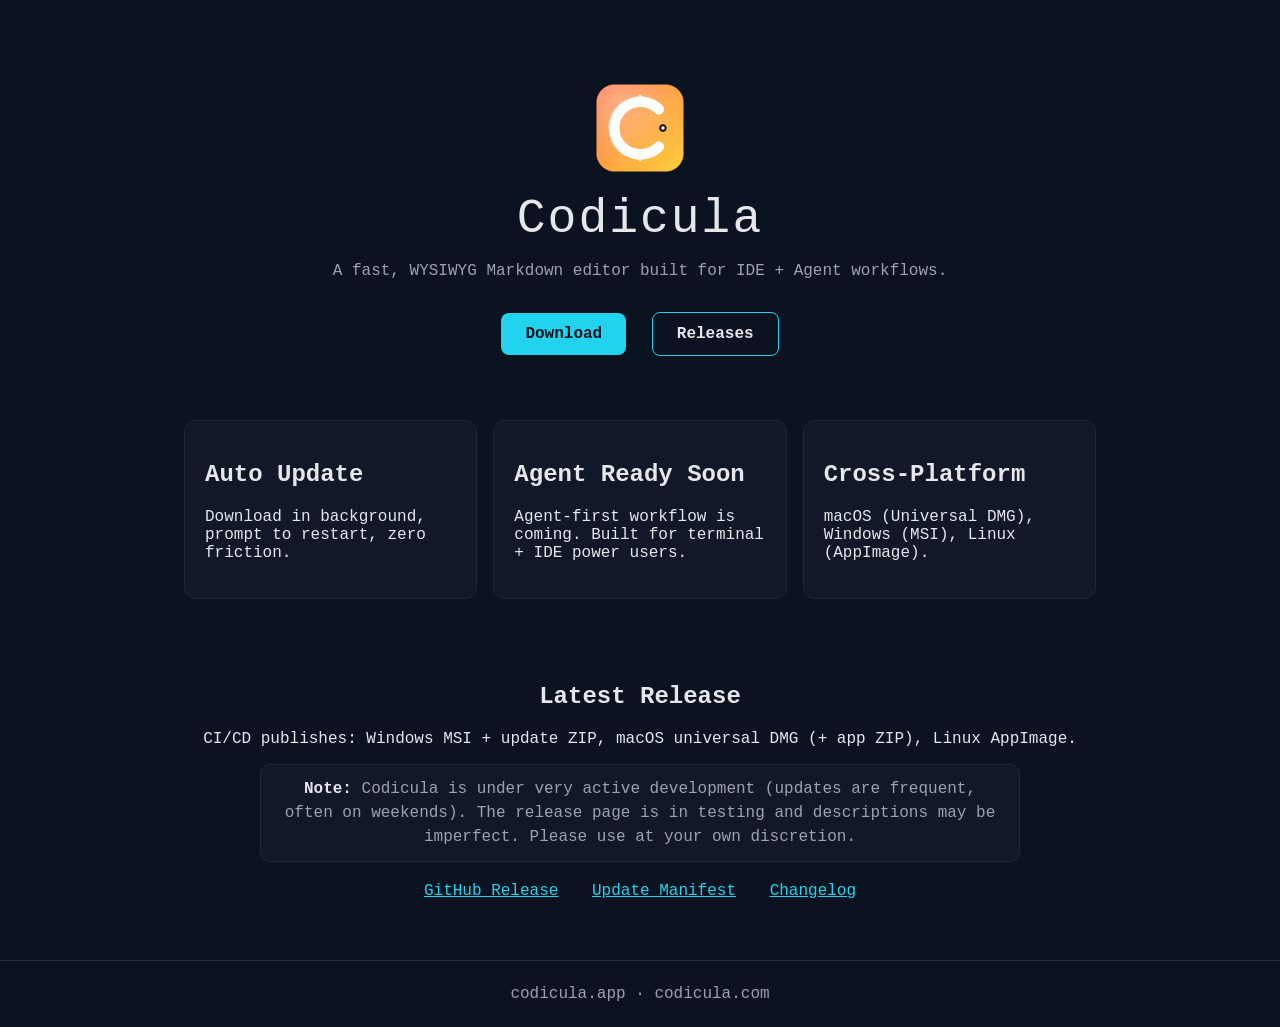
==== index.html @ dfd40307 "Update website for v0.2.0" ====
<!doctype html>
<html lang="en">
<head>
  <meta charset="utf-8">
  <meta name="viewport" content="width=device-width, initial-scale=1">
  <title>Codicula — Markdown Editor with Agent DNA</title>
  <link rel="stylesheet" href="styles.css">
</head>
<body>
  <header class="hero">
    <img class="app-icon" src="codicula.png" alt="Codicula app icon">
    <div class="logo">Codicula</div>
    <p class="tagline">A fast, WYSIWYG Markdown editor built for IDE + Agent workflows.</p>
    <div class="cta">
      <a class="btn" href="https://github.com/xudesheng/codicula/releases/latest">Download</a>
      <a class="btn ghost" href="https://github.com/xudesheng/codicula">Releases</a>
    </div>
  </header>

  <section class="grid">
    <div class="card">
      <h2>Auto Update</h2>
      <p>Download in background, prompt to restart, zero friction.</p>
    </div>
    <div class="card">
      <h2>Agent Ready Soon</h2>
      <p>Agent-first workflow is coming. Built for terminal + IDE power users.</p>
    </div>
    <div class="card">
      <h2>Cross-Platform</h2>
      <p>macOS (Universal DMG), Windows (MSI), Linux (AppImage).</p>
    </div>
  </section>

  <section class="downloads">
    <h2>Latest Release</h2>
    <p>CI/CD publishes: Windows MSI + update ZIP, macOS universal DMG (+ app ZIP), Linux AppImage.</p>
    <div class="notice">
      <strong>Note:</strong> Codicula is under very active development (updates are frequent, often on weekends).
      The release page is in testing and descriptions may be imperfect. Please use at your own discretion.
    </div>
    <div class="links">
      <a href="https://github.com/xudesheng/codicula/releases/latest">GitHub Release</a>
      <a href="updates/latest.json">Update Manifest</a>
      <a href="changelog.html">Changelog</a>
    </div>
  </section>

  <footer>
    <span>codicula.app · codicula.com</span>
  </footer>
</body>
</html>
---- styles.css ----
:root {
  --bg: #0b1220;
  --fg: #e5e7eb;
  --accent: #22d3ee;
  --muted: #9ca3af;
  --card: #111827;
}

* { box-sizing: border-box; }
body {
  margin: 0;
  font-family: ui-monospace, SFMono-Regular, Menlo, Monaco, Consolas, "Liberation Mono", "Courier New", monospace;
  background: var(--bg);
  color: var(--fg);
}

.hero {
  text-align: center;
  padding: 80px 24px 40px;
}

.app-icon {
  width: 96px;
  height: 96px;
  margin: 0 auto 16px;
  display: block;
}

.logo {
  font-size: 48px;
  letter-spacing: 2px;
}

.tagline {
  max-width: 720px;
  margin: 16px auto 32px;
  color: var(--muted);
}

.cta .btn {
  display: inline-block;
  margin: 0 8px;
  padding: 12px 24px;
  border-radius: 8px;
  text-decoration: none;
  color: #0b1220;
  background: var(--accent);
  font-weight: 700;
}

.cta .btn.ghost {
  background: transparent;
  color: var(--fg);
  border: 1px solid var(--accent);
}

.grid {
  display: grid;
  grid-template-columns: repeat(auto-fit, minmax(220px, 1fr));
  gap: 16px;
  padding: 24px;
  max-width: 960px;
  margin: 0 auto;
}

.card {
  background: var(--card);
  padding: 20px;
  border-radius: 12px;
  border: 1px solid #1f2937;
}

.downloads {
  text-align: center;
  padding: 40px 24px 60px;
}

.notice {
  max-width: 760px;
  margin: 16px auto 20px;
  padding: 12px 16px;
  border-radius: 10px;
  background: #111827;
  border: 1px solid #1f2937;
  color: var(--muted);
  line-height: 1.5;
}

.notice strong {
  color: var(--fg);
}

.downloads .links a {
  color: var(--accent);
  margin: 0 12px;
}

footer {
  text-align: center;
  color: var(--muted);
  padding: 24px;
  border-top: 1px solid #1f2937;
}
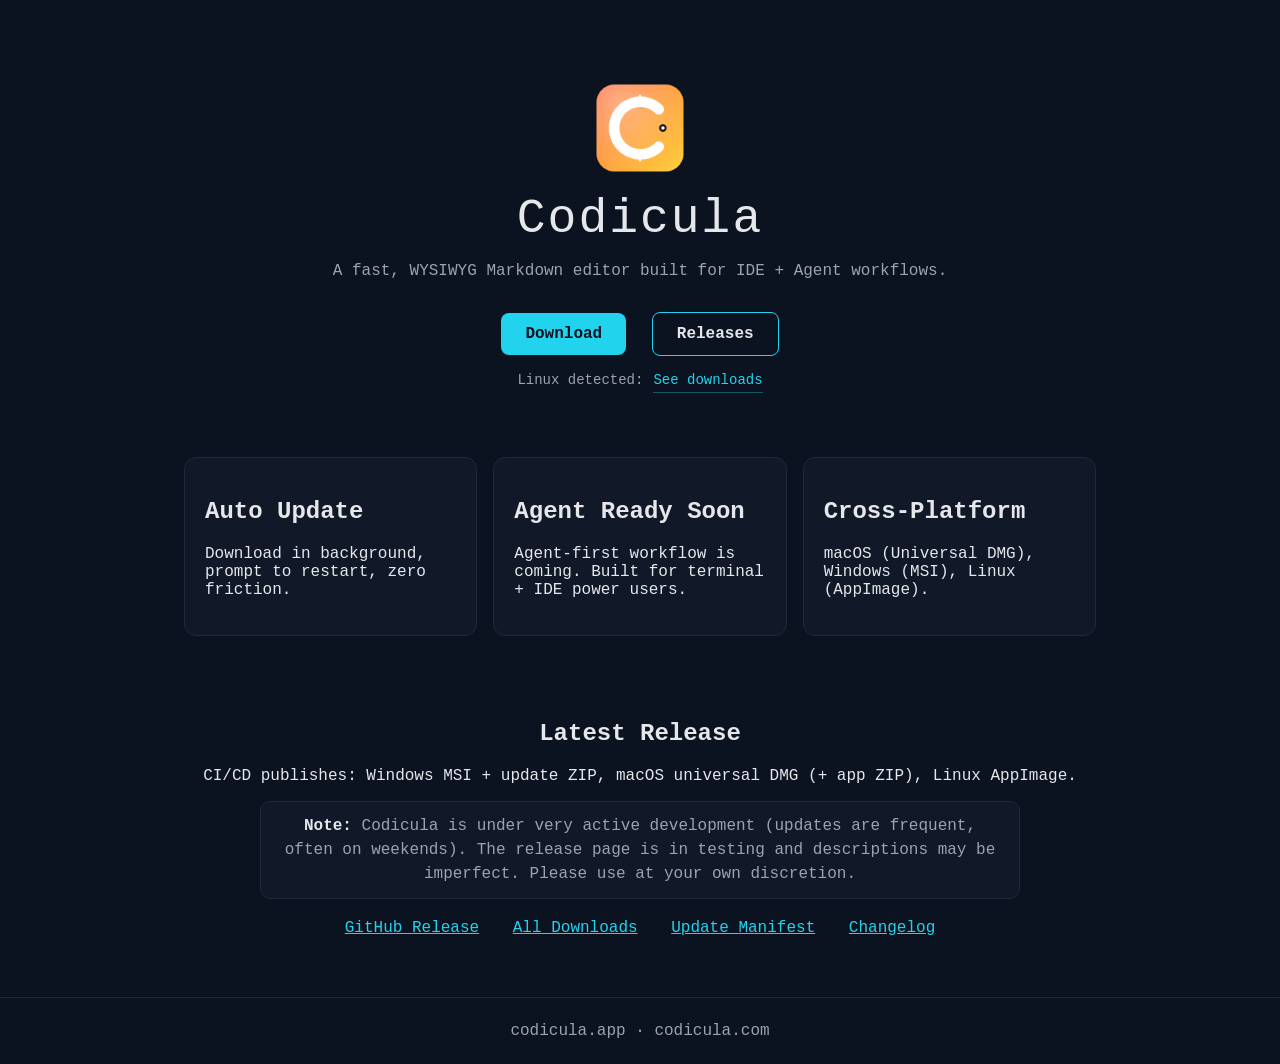
==== commit f0030558: "Update website (manual trigger)" ====
--- a/index.html
+++ b/index.html
@@ -14,6 +14,11 @@
     <div class="cta">
       <a class="btn" href="https://github.com/xudesheng/codicula/releases/latest">Download</a>
       <a class="btn ghost" href="https://github.com/xudesheng/codicula">Releases</a>
+    </div>
+    <div id="os-download" class="os-download" aria-live="polite">
+      <span class="os-download__hint">
+        Tip: You can also use the <a href="downloads.html">direct download links</a>.
+      </span>
     </div>
   </header>
 
@@ -41,6 +46,7 @@
     </div>
     <div class="links">
       <a href="https://github.com/xudesheng/codicula/releases/latest">GitHub Release</a>
+      <a href="downloads.html">All Downloads</a>
       <a href="updates/latest.json">Update Manifest</a>
       <a href="changelog.html">Changelog</a>
     </div>
@@ -49,5 +55,116 @@
   <footer>
     <span>codicula.app · codicula.com</span>
   </footer>
+
+  <script>
+    (function () {
+      const el = document.getElementById('os-download');
+      if (!el) return;
+
+      function setHtml(html) {
+        el.innerHTML = html;
+      }
+
+      function escapeHtml(s) {
+        return String(s)
+          .replaceAll('&', '&amp;')
+          .replaceAll('<', '&lt;')
+          .replaceAll('>', '&gt;')
+          .replaceAll('"', '&quot;')
+          .replaceAll("'", '&#39;');
+      }
+
+      function basename(url) {
+        try {
+          const u = new URL(url);
+          const parts = u.pathname.split('/');
+          return parts[parts.length - 1] || url;
+        } catch (_) {
+          const parts = String(url).split('/');
+          return parts[parts.length - 1] || String(url);
+        }
+      }
+
+      function detectOs() {
+        const ua = (navigator.userAgent || '').toLowerCase();
+        const plat = (navigator.userAgentData && navigator.userAgentData.platform
+          ? navigator.userAgentData.platform
+          : (navigator.platform || '')).toLowerCase();
+
+        const s = ua + ' ' + plat;
+        if (s.includes('mac')) return 'macos';
+        if (s.includes('win')) return 'windows';
+        if (s.includes('linux')) return 'linux';
+        return 'other';
+      }
+
+      const os = detectOs();
+      if (os === 'other') return;
+
+      // Start with a lightweight placeholder so layout doesn't jump too much.
+      setHtml('<span class="os-download__hint">Detecting your OS…</span>');
+
+      fetch('updates/latest.json', { cache: 'no-store' })
+        .then((r) => (r.ok ? r.json() : Promise.reject(new Error('Failed to load manifest'))))
+        .then((manifest) => {
+          const version = manifest && manifest.version ? String(manifest.version) : '';
+          const platforms = (manifest && manifest.platforms) || {};
+
+          if (os === 'macos') {
+            const a = platforms['macos-universal'];
+            if (!a || !a.url) throw new Error('Missing macOS asset');
+            const name = basename(a.url);
+            setHtml(
+              '<div class="os-download__row">' +
+                '<span class="os-download__label">macOS detected:</span> ' +
+                '<a class="os-download__link" href="' + escapeHtml(a.url) + '">Download DMG' +
+                  (version ? ' v' + escapeHtml(version) : '') +
+                '</a>' +
+                '<span class="os-download__meta">(' + escapeHtml(name) + ')</span>' +
+              '</div>'
+            );
+            return;
+          }
+
+          if (os === 'windows') {
+            const msi = platforms['windows-x64-msi'];
+            const zip = platforms['windows-x64-zip'];
+            if (!msi || !msi.url) throw new Error('Missing Windows MSI asset');
+            const msiName = basename(msi.url);
+            const zipPart = (zip && zip.url)
+              ? ('<span class="os-download__sep">·</span><a class="os-download__link os-download__link--subtle" href="' + escapeHtml(zip.url) + '">Update ZIP</a>')
+              : '';
+
+            setHtml(
+              '<div class="os-download__row">' +
+                '<span class="os-download__label">Windows detected:</span> ' +
+                '<a class="os-download__link" href="' + escapeHtml(msi.url) + '">Download MSI' +
+                  (version ? ' v' + escapeHtml(version) : '') +
+                '</a>' +
+                '<span class="os-download__meta">(' + escapeHtml(msiName) + ')</span>' +
+                zipPart +
+              '</div>'
+            );
+            return;
+          }
+
+          // Linux: auto-update is not supported by the client; send users to All Downloads.
+          setHtml(
+            '<div class="os-download__row">' +
+              '<span class="os-download__label">Linux detected:</span> ' +
+              '<a class="os-download__link" href="downloads.html">See downloads</a>' +
+            '</div>'
+          );
+        })
+        .catch(() => {
+          // Keep the static fallback link if anything goes wrong.
+          setHtml(
+            '<span class="os-download__hint">' +
+              'Tip: Use the <a href="downloads.html">direct download links</a>.' +
+            '</span>'
+          );
+        });
+    })();
+  </script>
 </body>
 </html>
--- a/styles.css
+++ b/styles.css
@@ -54,6 +54,53 @@
   border: 1px solid var(--accent);
 }
 
+.os-download {
+  margin-top: 14px;
+  color: var(--muted);
+  font-size: 14px;
+  line-height: 1.5;
+}
+
+.os-download a {
+  color: var(--accent);
+}
+
+.os-download__row {
+  display: inline-flex;
+  gap: 10px;
+  align-items: baseline;
+  justify-content: center;
+  flex-wrap: wrap;
+}
+
+.os-download__label {
+  color: var(--muted);
+}
+
+.os-download__link {
+  color: var(--accent);
+  text-decoration: none;
+  border-bottom: 1px solid rgba(34, 211, 238, 0.35);
+  padding-bottom: 1px;
+}
+
+.os-download__link:hover {
+  border-bottom-color: rgba(34, 211, 238, 0.85);
+}
+
+.os-download__link--subtle {
+  border-bottom-color: rgba(34, 211, 238, 0.18);
+  font-weight: 500;
+}
+
+.os-download__meta {
+  color: var(--muted);
+}
+
+.os-download__sep {
+  color: var(--muted);
+}
+
 .grid {
   display: grid;
   grid-template-columns: repeat(auto-fit, minmax(220px, 1fr));
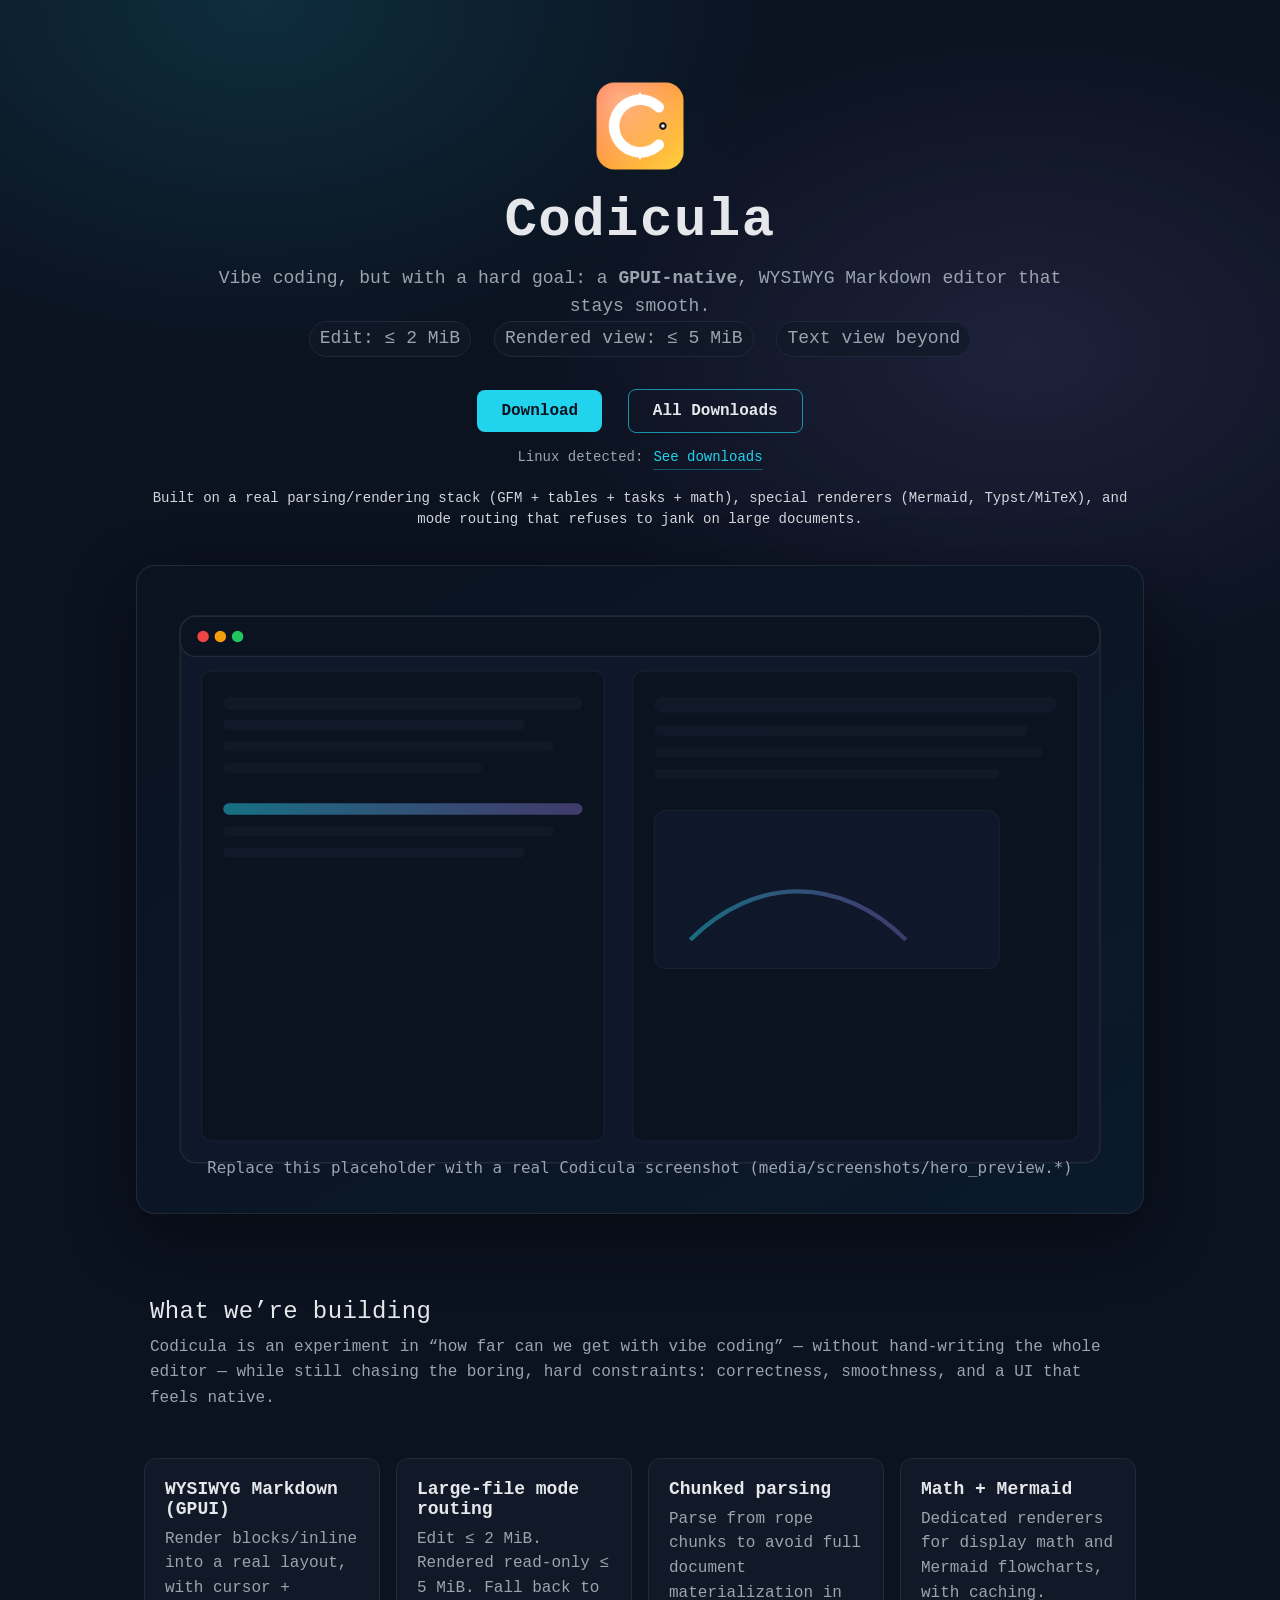
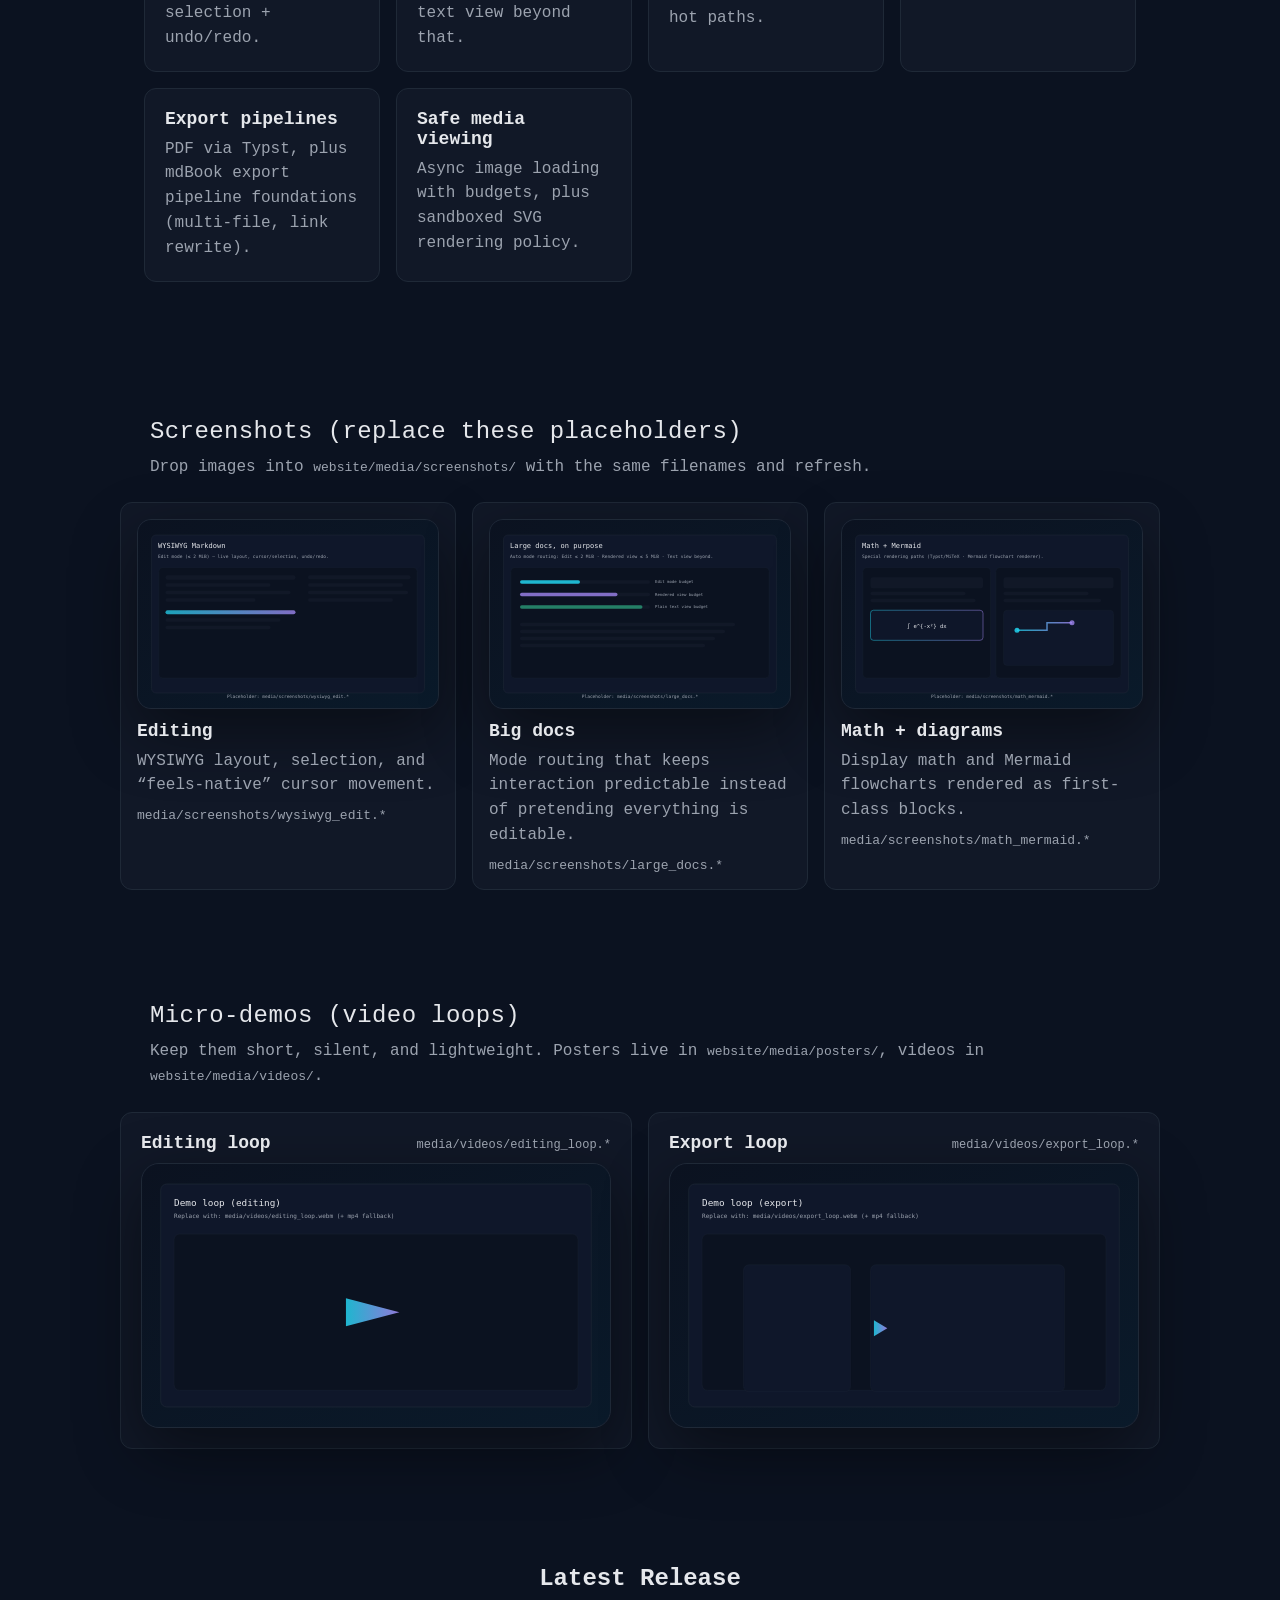
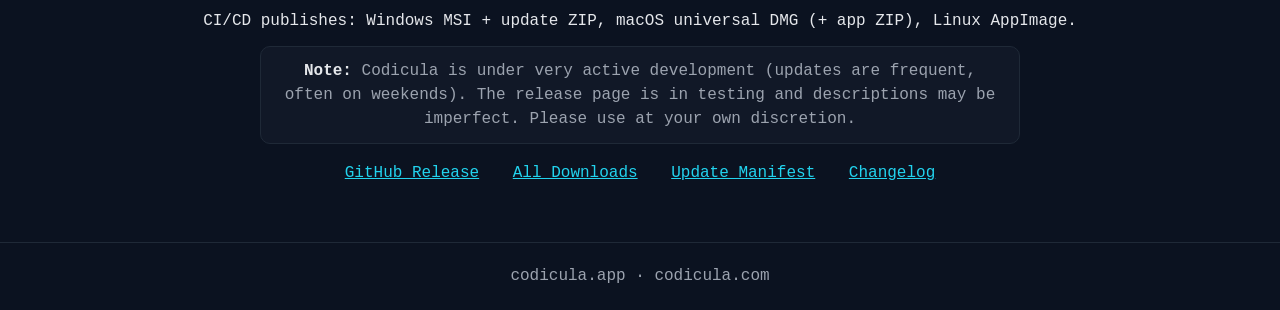
==== commit 8dcc4bac: "Update website (manual trigger)" ====
--- a/index.html
+++ b/index.html
@@ -10,30 +10,137 @@
   <header class="hero">
     <img class="app-icon" src="codicula.png" alt="Codicula app icon">
     <div class="logo">Codicula</div>
-    <p class="tagline">A fast, WYSIWYG Markdown editor built for IDE + Agent workflows.</p>
+    <p class="tagline">
+      Vibe coding, but with a hard goal: a <strong>GPUI-native</strong>, WYSIWYG Markdown editor that stays smooth.
+      <br>
+      <span class="pill">Edit: ≤ 2 MiB</span>
+      <span class="pill">Rendered view: ≤ 5 MiB</span>
+      <span class="pill">Text view beyond</span>
+    </p>
     <div class="cta">
       <a class="btn" href="https://github.com/xudesheng/codicula/releases/latest">Download</a>
-      <a class="btn ghost" href="https://github.com/xudesheng/codicula">Releases</a>
+      <a class="btn ghost" href="downloads.html">All Downloads</a>
     </div>
     <div id="os-download" class="os-download" aria-live="polite">
       <span class="os-download__hint">
         Tip: You can also use the <a href="downloads.html">direct download links</a>.
       </span>
     </div>
+    <div class="subline">
+      Built on a real parsing/rendering stack (GFM + tables + tasks + math), special renderers (Mermaid, Typst/MiTeX),
+      and mode routing that refuses to jank on large documents.
+    </div>
+
+    <div class="hero-preview">
+      <div class="media-frame">
+        <img loading="eager" decoding="async" src="media/screenshots/hero_preview.svg" alt="Codicula preview (placeholder)">
+      </div>
+    </div>
   </header>
 
-  <section class="grid">
-    <div class="card">
-      <h2>Auto Update</h2>
-      <p>Download in background, prompt to restart, zero friction.</p>
-    </div>
-    <div class="card">
-      <h2>Agent Ready Soon</h2>
-      <p>Agent-first workflow is coming. Built for terminal + IDE power users.</p>
-    </div>
-    <div class="card">
-      <h2>Cross-Platform</h2>
-      <p>macOS (Universal DMG), Windows (MSI), Linux (AppImage).</p>
+  <section class="section">
+    <div class="section-title">What we’re building</div>
+    <div class="section-desc">
+      Codicula is an experiment in “how far can we get with vibe coding” — without hand-writing the whole editor —
+      while still chasing the boring, hard constraints: correctness, smoothness, and a UI that feels native.
+    </div>
+
+    <div class="grid features">
+      <div class="card">
+        <h3>WYSIWYG Markdown (GPUI)</h3>
+        <p>Render blocks/inline into a real layout, with cursor + selection + undo/redo.</p>
+      </div>
+      <div class="card">
+        <h3>Large-file mode routing</h3>
+        <p>Edit ≤ 2 MiB. Rendered read-only ≤ 5 MiB. Fall back to text view beyond that.</p>
+      </div>
+      <div class="card">
+        <h3>Chunked parsing</h3>
+        <p>Parse from rope chunks to avoid full document materialization in hot paths.</p>
+      </div>
+      <div class="card">
+        <h3>Math + Mermaid</h3>
+        <p>Dedicated renderers for display math and Mermaid flowcharts, with caching.</p>
+      </div>
+      <div class="card">
+        <h3>Export pipelines</h3>
+        <p>PDF via Typst, plus mdBook export pipeline foundations (multi-file, link rewrite).</p>
+      </div>
+      <div class="card">
+        <h3>Safe media viewing</h3>
+        <p>Async image loading with budgets, plus sandboxed SVG rendering policy.</p>
+      </div>
+    </div>
+  </section>
+
+  <section class="section">
+    <div class="section-title">Screenshots (replace these placeholders)</div>
+    <div class="section-desc">
+      Drop images into <code>website/media/screenshots/</code> with the same filenames and refresh.
+    </div>
+
+    <div class="screens">
+      <div class="card">
+        <div class="media-frame">
+          <img loading="lazy" decoding="async" src="media/screenshots/wysiwyg_edit.svg" alt="WYSIWYG editing screenshot (placeholder)">
+        </div>
+        <h3>Editing</h3>
+        <p>WYSIWYG layout, selection, and “feels-native” cursor movement.</p>
+        <div class="caption"><code>media/screenshots/wysiwyg_edit.*</code></div>
+      </div>
+
+      <div class="card">
+        <div class="media-frame">
+          <img loading="lazy" decoding="async" src="media/screenshots/large_docs.svg" alt="Large document handling screenshot (placeholder)">
+        </div>
+        <h3>Big docs</h3>
+        <p>Mode routing that keeps interaction predictable instead of pretending everything is editable.</p>
+        <div class="caption"><code>media/screenshots/large_docs.*</code></div>
+      </div>
+
+      <div class="card">
+        <div class="media-frame">
+          <img loading="lazy" decoding="async" src="media/screenshots/math_mermaid.svg" alt="Math and Mermaid screenshot (placeholder)">
+        </div>
+        <h3>Math + diagrams</h3>
+        <p>Display math and Mermaid flowcharts rendered as first-class blocks.</p>
+        <div class="caption"><code>media/screenshots/math_mermaid.*</code></div>
+      </div>
+    </div>
+  </section>
+
+  <section class="section">
+    <div class="section-title">Micro-demos (video loops)</div>
+    <div class="section-desc">
+      Keep them short, silent, and lightweight. Posters live in <code>website/media/posters/</code>, videos in <code>website/media/videos/</code>.
+    </div>
+
+    <div class="demos">
+      <div class="card">
+        <div class="demo-title">
+          <h3 style="margin:0;">Editing loop</h3>
+          <span class="hint"><code>media/videos/editing_loop.*</code></span>
+        </div>
+        <div class="media-frame">
+          <video muted playsinline loop preload="none" poster="media/posters/editing_loop.svg" style="width:100%; height:auto;">
+            <source src="media/videos/editing_loop.webm" type="video/webm">
+            <source src="media/videos/editing_loop.mp4" type="video/mp4">
+          </video>
+        </div>
+      </div>
+
+      <div class="card">
+        <div class="demo-title">
+          <h3 style="margin:0;">Export loop</h3>
+          <span class="hint"><code>media/videos/export_loop.*</code></span>
+        </div>
+        <div class="media-frame">
+          <video muted playsinline loop preload="none" poster="media/posters/export_loop.svg" style="width:100%; height:auto;">
+            <source src="media/videos/export_loop.webm" type="video/webm">
+            <source src="media/videos/export_loop.mp4" type="video/mp4">
+          </video>
+        </div>
+      </div>
     </div>
   </section>
 
@@ -104,7 +211,8 @@
       // Start with a lightweight placeholder so layout doesn't jump too much.
       setHtml('<span class="os-download__hint">Detecting your OS…</span>');
 
-      fetch('updates/latest.json', { cache: 'no-store' })
+      // Cache-bust for the website only (does not affect the app auto-updater URL).
+      fetch('updates/latest.json?ts=' + Date.now(), { cache: 'no-store' })
         .then((r) => (r.ok ? r.json() : Promise.reject(new Error('Failed to load manifest'))))
         .then((manifest) => {
           const version = manifest && manifest.version ? String(manifest.version) : '';
@@ -164,6 +272,23 @@
             '</span>'
           );
         });
+
+      // Progressive enhancement for demo videos: play only when visible.
+      const videos = Array.from(document.querySelectorAll('video'));
+      if (videos.length && 'IntersectionObserver' in window) {
+        const io = new IntersectionObserver((entries) => {
+          for (const e of entries) {
+            const v = e.target;
+            if (!(v instanceof HTMLVideoElement)) continue;
+            if (e.isIntersecting) {
+              v.play().catch(() => {});
+            } else {
+              v.pause();
+            }
+          }
+        }, { threshold: 0.35 });
+        videos.forEach((v) => io.observe(v));
+      }
     })();
   </script>
 </body>
--- a/styles.css
+++ b/styles.css
@@ -2,21 +2,27 @@
   --bg: #0b1220;
   --fg: #e5e7eb;
   --accent: #22d3ee;
+  --accent2: #a78bfa;
   --muted: #9ca3af;
   --card: #111827;
+  --border: #1f2937;
 }
 
 * { box-sizing: border-box; }
 body {
   margin: 0;
   font-family: ui-monospace, SFMono-Regular, Menlo, Monaco, Consolas, "Liberation Mono", "Courier New", monospace;
-  background: var(--bg);
+  background:
+    radial-gradient(900px 600px at 20% 0%, rgba(34, 211, 238, 0.14), transparent 60%),
+    radial-gradient(900px 600px at 80% 10%, rgba(167, 139, 250, 0.12), transparent 55%),
+    radial-gradient(900px 700px at 40% 120%, rgba(52, 211, 153, 0.10), transparent 60%),
+    var(--bg);
   color: var(--fg);
 }
 
 .hero {
   text-align: center;
-  padding: 80px 24px 40px;
+  padding: 78px 24px 28px;
 }
 
 .app-icon {
@@ -27,14 +33,17 @@
 }
 
 .logo {
-  font-size: 48px;
-  letter-spacing: 2px;
+  font-size: 54px;
+  letter-spacing: 1.5px;
+  font-weight: 800;
 }
 
 .tagline {
-  max-width: 720px;
-  margin: 16px auto 32px;
-  color: var(--muted);
+  max-width: 860px;
+  margin: 14px auto 26px;
+  color: var(--muted);
+  font-size: 18px;
+  line-height: 1.55;
 }
 
 .cta .btn {
@@ -51,7 +60,68 @@
 .cta .btn.ghost {
   background: transparent;
   color: var(--fg);
-  border: 1px solid var(--accent);
+  border: 1px solid rgba(34, 211, 238, 0.65);
+}
+
+.hero .subline {
+  max-width: 980px;
+  margin: 18px auto 0;
+  color: var(--fg);
+  opacity: 0.92;
+  font-size: 14px;
+  line-height: 1.55;
+}
+
+.pill {
+  display: inline-block;
+  padding: 3px 10px;
+  border-radius: 999px;
+  border: 1px solid var(--border);
+  background: rgba(17, 24, 39, 0.75);
+  color: var(--muted);
+  margin: 0 6px 6px;
+  vertical-align: middle;
+}
+
+.hero-preview {
+  max-width: 1040px;
+  margin: 34px auto 0;
+  padding: 0 16px;
+}
+
+.media-frame {
+  border-radius: 18px;
+  overflow: hidden;
+  border: 1px solid var(--border);
+  background: rgba(15, 23, 42, 0.7);
+  box-shadow:
+    0 22px 65px rgba(0, 0, 0, 0.45),
+    0 0 0 1px rgba(255, 255, 255, 0.04) inset;
+}
+
+.media-frame img,
+.media-frame video {
+  display: block;
+  width: 100%;
+  height: auto;
+}
+
+.section {
+  padding: 56px 24px;
+}
+
+.section .section-title {
+  max-width: 980px;
+  margin: 0 auto 10px;
+  font-size: 24px;
+  letter-spacing: 0.4px;
+}
+
+.section .section-desc {
+  max-width: 980px;
+  margin: 0 auto 22px;
+  color: var(--muted);
+  line-height: 1.6;
 }
 
 .os-download {
@@ -114,7 +184,67 @@
   background: var(--card);
   padding: 20px;
   border-radius: 12px;
-  border: 1px solid #1f2937;
+  border: 1px solid var(--border);
+}
+
+.card h3 {
+  margin: 0 0 8px;
+  font-size: 18px;
+}
+
+.card p {
+  margin: 0;
+  color: var(--muted);
+  line-height: 1.55;
+}
+
+.features {
+  max-width: 1040px;
+  margin: 0 auto;
+}
+
+.screens {
+  max-width: 1040px;
+  margin: 0 auto;
+  display: grid;
+  grid-template-columns: repeat(auto-fit, minmax(280px, 1fr));
+  gap: 16px;
+}
+
+.screens .card {
+  padding: 16px;
+}
+
+.screens .media-frame {
+  border-radius: 14px;
+  margin-bottom: 12px;
+}
+
+.screens .caption {
+  margin-top: 10px;
+  color: var(--muted);
+  font-size: 13px;
+}
+
+.demos {
+  max-width: 1040px;
+  margin: 0 auto;
+  display: grid;
+  grid-template-columns: repeat(auto-fit, minmax(340px, 1fr));
+  gap: 16px;
+}
+
+.demo-title {
+  display: flex;
+  align-items: baseline;
+  justify-content: space-between;
+  gap: 12px;
+  margin-bottom: 10px;
+}
+
+.demo-title .hint {
+  color: var(--muted);
+  font-size: 12px;
 }
 
 .downloads {
@@ -128,7 +258,7 @@
   padding: 12px 16px;
   border-radius: 10px;
   background: #111827;
-  border: 1px solid #1f2937;
+  border: 1px solid var(--border);
   color: var(--muted);
   line-height: 1.5;
 }
@@ -146,5 +276,5 @@
   text-align: center;
   color: var(--muted);
   padding: 24px;
-  border-top: 1px solid #1f2937;
-}
+  border-top: 1px solid var(--border);
+}
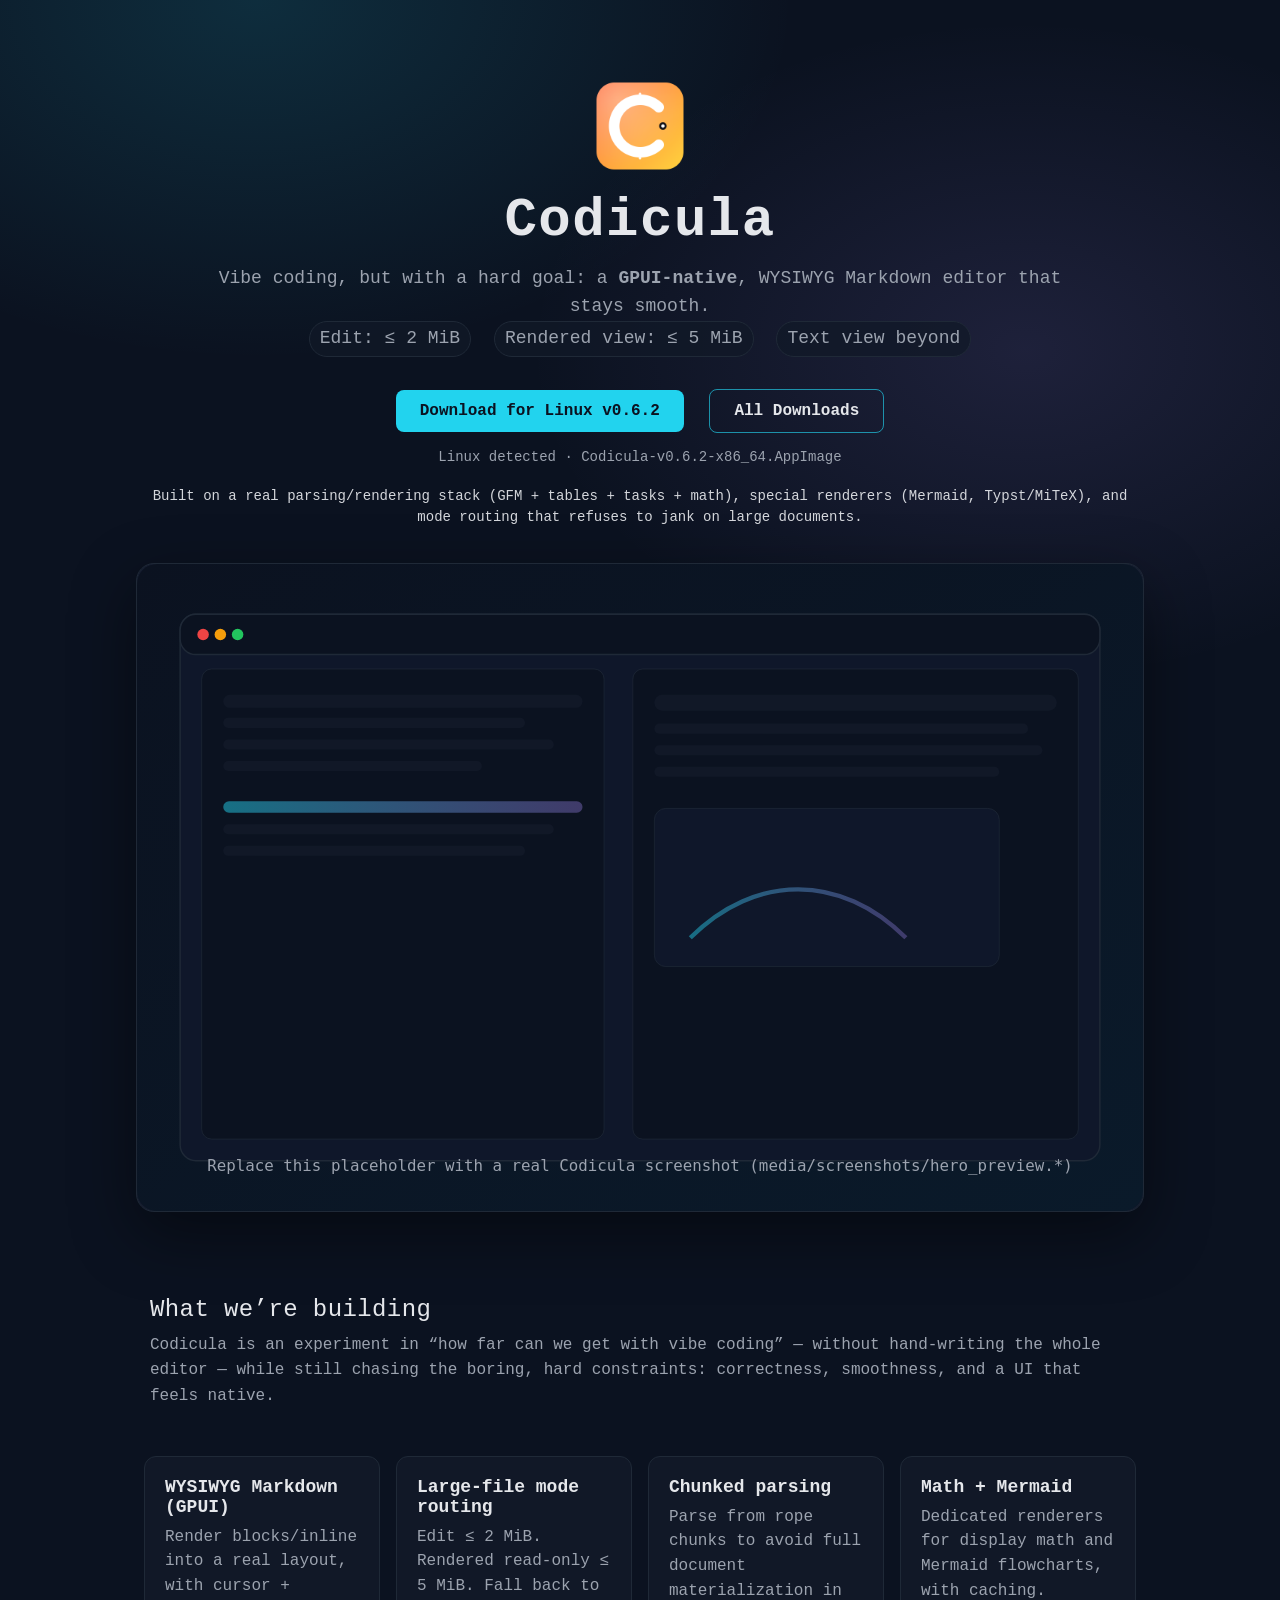
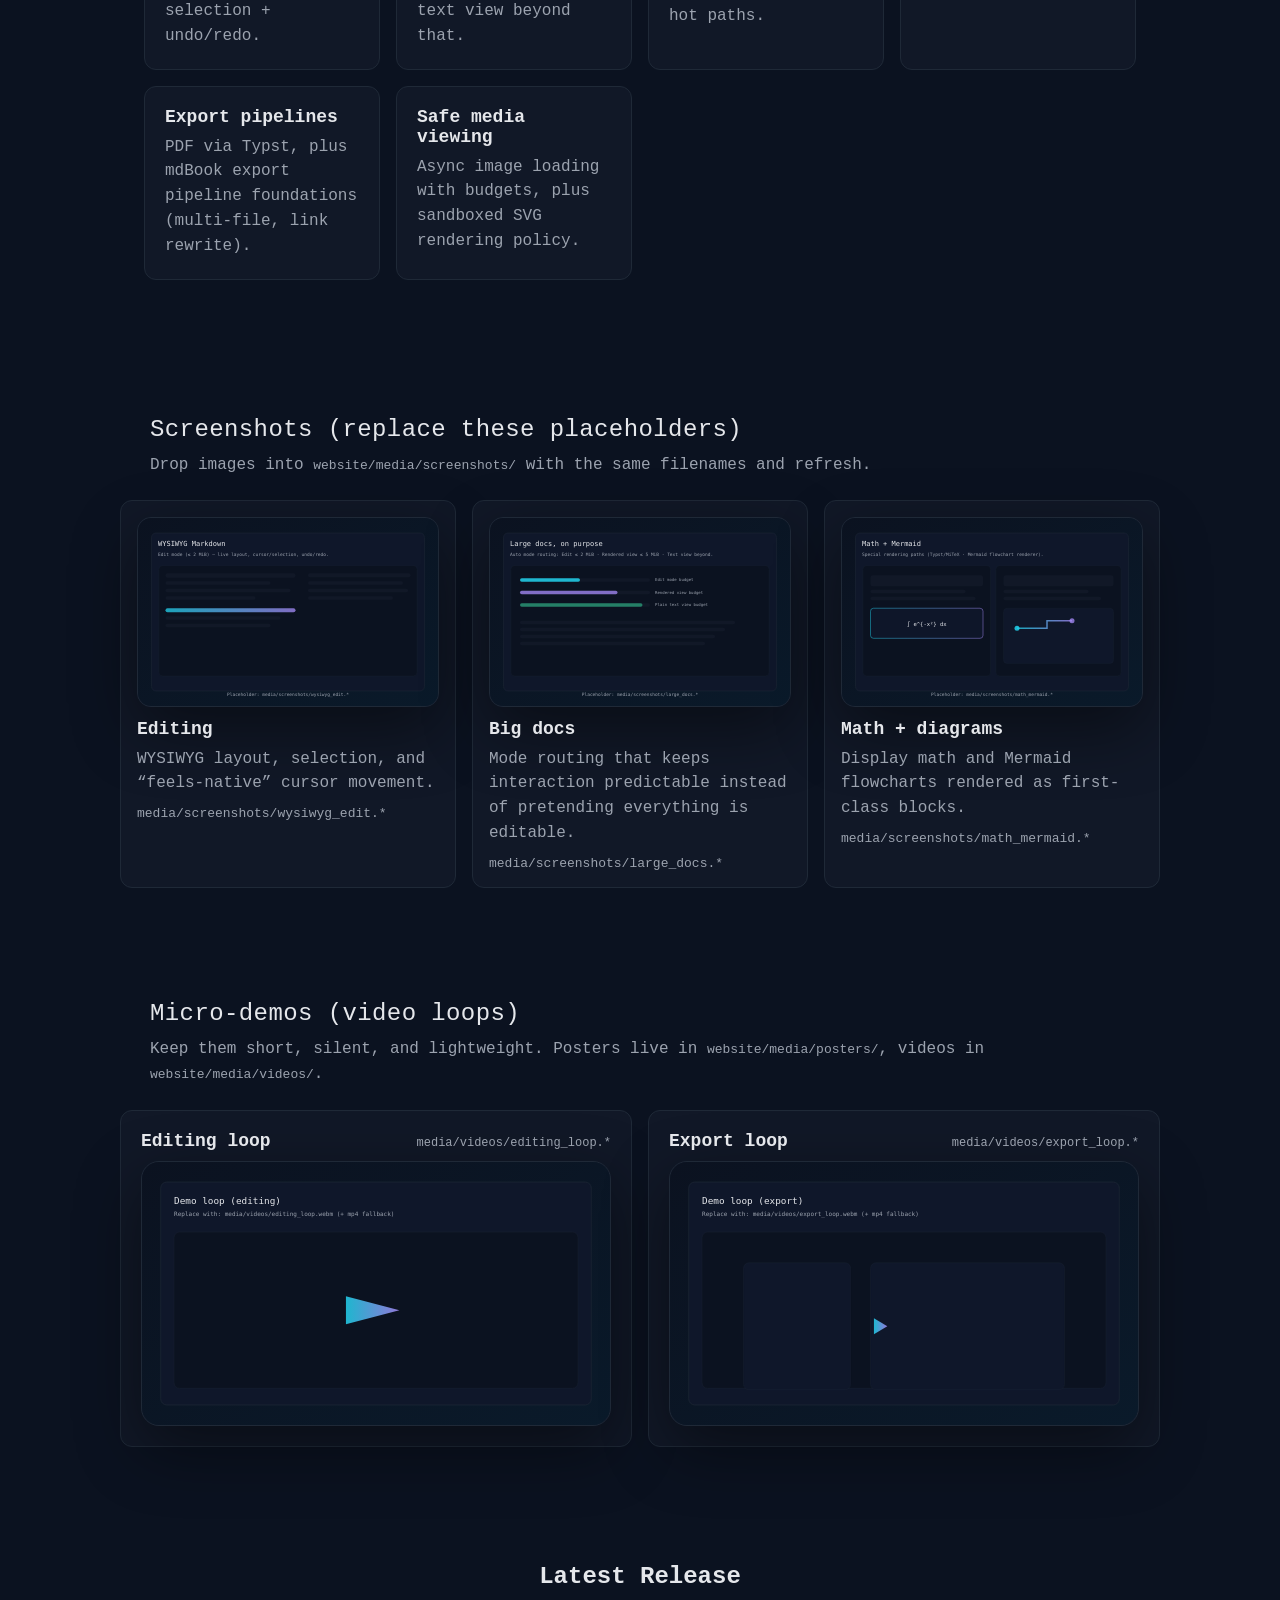
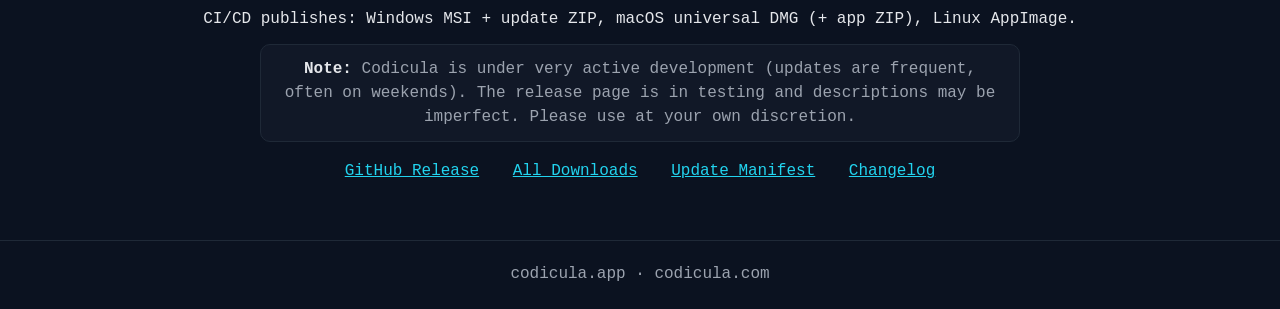
==== commit 88187002: "Update website (manual trigger)" ====
--- a/index.html
+++ b/index.html
@@ -18,13 +18,11 @@
       <span class="pill">Text view beyond</span>
     </p>
     <div class="cta">
-      <a class="btn" href="https://github.com/xudesheng/codicula/releases/latest">Download</a>
+      <a id="main-download-btn" class="btn" href="https://github.com/xudesheng/codicula/releases/latest">Download</a>
       <a class="btn ghost" href="downloads.html">All Downloads</a>
     </div>
     <div id="os-download" class="os-download" aria-live="polite">
-      <span class="os-download__hint">
-        Tip: You can also use the <a href="downloads.html">direct download links</a>.
-      </span>
+      <!-- OS detection info will be inserted here -->
     </div>
     <div class="subline">
       Built on a real parsing/rendering stack (GFM + tables + tasks + math), special renderers (Mermaid, Typst/MiTeX),
@@ -206,10 +204,24 @@
       }
 
       const os = detectOs();
-      if (os === 'other') return;
-
-      // Start with a lightweight placeholder so layout doesn't jump too much.
-      setHtml('<span class="os-download__hint">Detecting your OS…</span>');
+      const mainBtn = document.getElementById('main-download-btn');
+
+      // Helper to update main download button
+      function setMainDownload(url, label) {
+        if (mainBtn) {
+          mainBtn.href = url;
+          mainBtn.textContent = label;
+        }
+      }
+
+      if (os === 'other') {
+        // Unknown OS - keep default GitHub link
+        setHtml('<span class="os-download__hint">See <a href="downloads.html">all downloads</a> for your platform.</span>');
+        return;
+      }
+
+      // Start with a lightweight placeholder
+      setHtml('<span class="os-download__hint">Detecting download…</span>');
 
       // Cache-bust for the website only (does not affect the app auto-updater URL).
       fetch('updates/latest.json?ts=' + Date.now(), { cache: 'no-store' })
@@ -222,53 +234,49 @@
             const a = platforms['macos-universal'];
             if (!a || !a.url) throw new Error('Missing macOS asset');
             const name = basename(a.url);
+            // Update main button to download directly
+            setMainDownload(a.url, 'Download for macOS' + (version ? ' v' + version : ''));
             setHtml(
-              '<div class="os-download__row">' +
-                '<span class="os-download__label">macOS detected:</span> ' +
-                '<a class="os-download__link" href="' + escapeHtml(a.url) + '">Download DMG' +
-                  (version ? ' v' + escapeHtml(version) : '') +
-                '</a>' +
-                '<span class="os-download__meta">(' + escapeHtml(name) + ')</span>' +
-              '</div>'
+              '<span class="os-download__hint">macOS detected · <code>' + escapeHtml(name) + '</code></span>'
             );
             return;
           }
 
           if (os === 'windows') {
             const msi = platforms['windows-x64-msi'];
-            const zip = platforms['windows-x64-zip'];
             if (!msi || !msi.url) throw new Error('Missing Windows MSI asset');
             const msiName = basename(msi.url);
-            const zipPart = (zip && zip.url)
-              ? ('<span class="os-download__sep">·</span><a class="os-download__link os-download__link--subtle" href="' + escapeHtml(zip.url) + '">Update ZIP</a>')
-              : '';
-
+            // Update main button to download MSI directly
+            setMainDownload(msi.url, 'Download for Windows' + (version ? ' v' + version : ''));
             setHtml(
-              '<div class="os-download__row">' +
-                '<span class="os-download__label">Windows detected:</span> ' +
-                '<a class="os-download__link" href="' + escapeHtml(msi.url) + '">Download MSI' +
-                  (version ? ' v' + escapeHtml(version) : '') +
-                '</a>' +
-                '<span class="os-download__meta">(' + escapeHtml(msiName) + ')</span>' +
-                zipPart +
-              '</div>'
+              '<span class="os-download__hint">Windows detected · <code>' + escapeHtml(msiName) + '</code></span>'
             );
             return;
           }
 
-          // Linux: auto-update is not supported by the client; send users to All Downloads.
-          setHtml(
-            '<div class="os-download__row">' +
-              '<span class="os-download__label">Linux detected:</span> ' +
-              '<a class="os-download__link" href="downloads.html">See downloads</a>' +
-            '</div>'
-          );
+          if (os === 'linux') {
+            const appimage = platforms['linux-x64-appimage'];
+            if (appimage && appimage.url) {
+              const name = basename(appimage.url);
+              // Update main button to download AppImage directly
+              setMainDownload(appimage.url, 'Download for Linux' + (version ? ' v' + version : ''));
+              setHtml(
+                '<span class="os-download__hint">Linux detected · <code>' + escapeHtml(name) + '</code></span>'
+              );
+            } else {
+              // No AppImage in manifest, fallback to downloads page
+              setHtml(
+                '<span class="os-download__hint">Linux detected · <a href="downloads.html">See downloads</a></span>'
+              );
+            }
+            return;
+          }
         })
         .catch(() => {
           // Keep the static fallback link if anything goes wrong.
           setHtml(
             '<span class="os-download__hint">' +
-              'Tip: Use the <a href="downloads.html">direct download links</a>.' +
+              'Could not detect download. See <a href="downloads.html">all downloads</a>.' +
             '</span>'
           );
         });
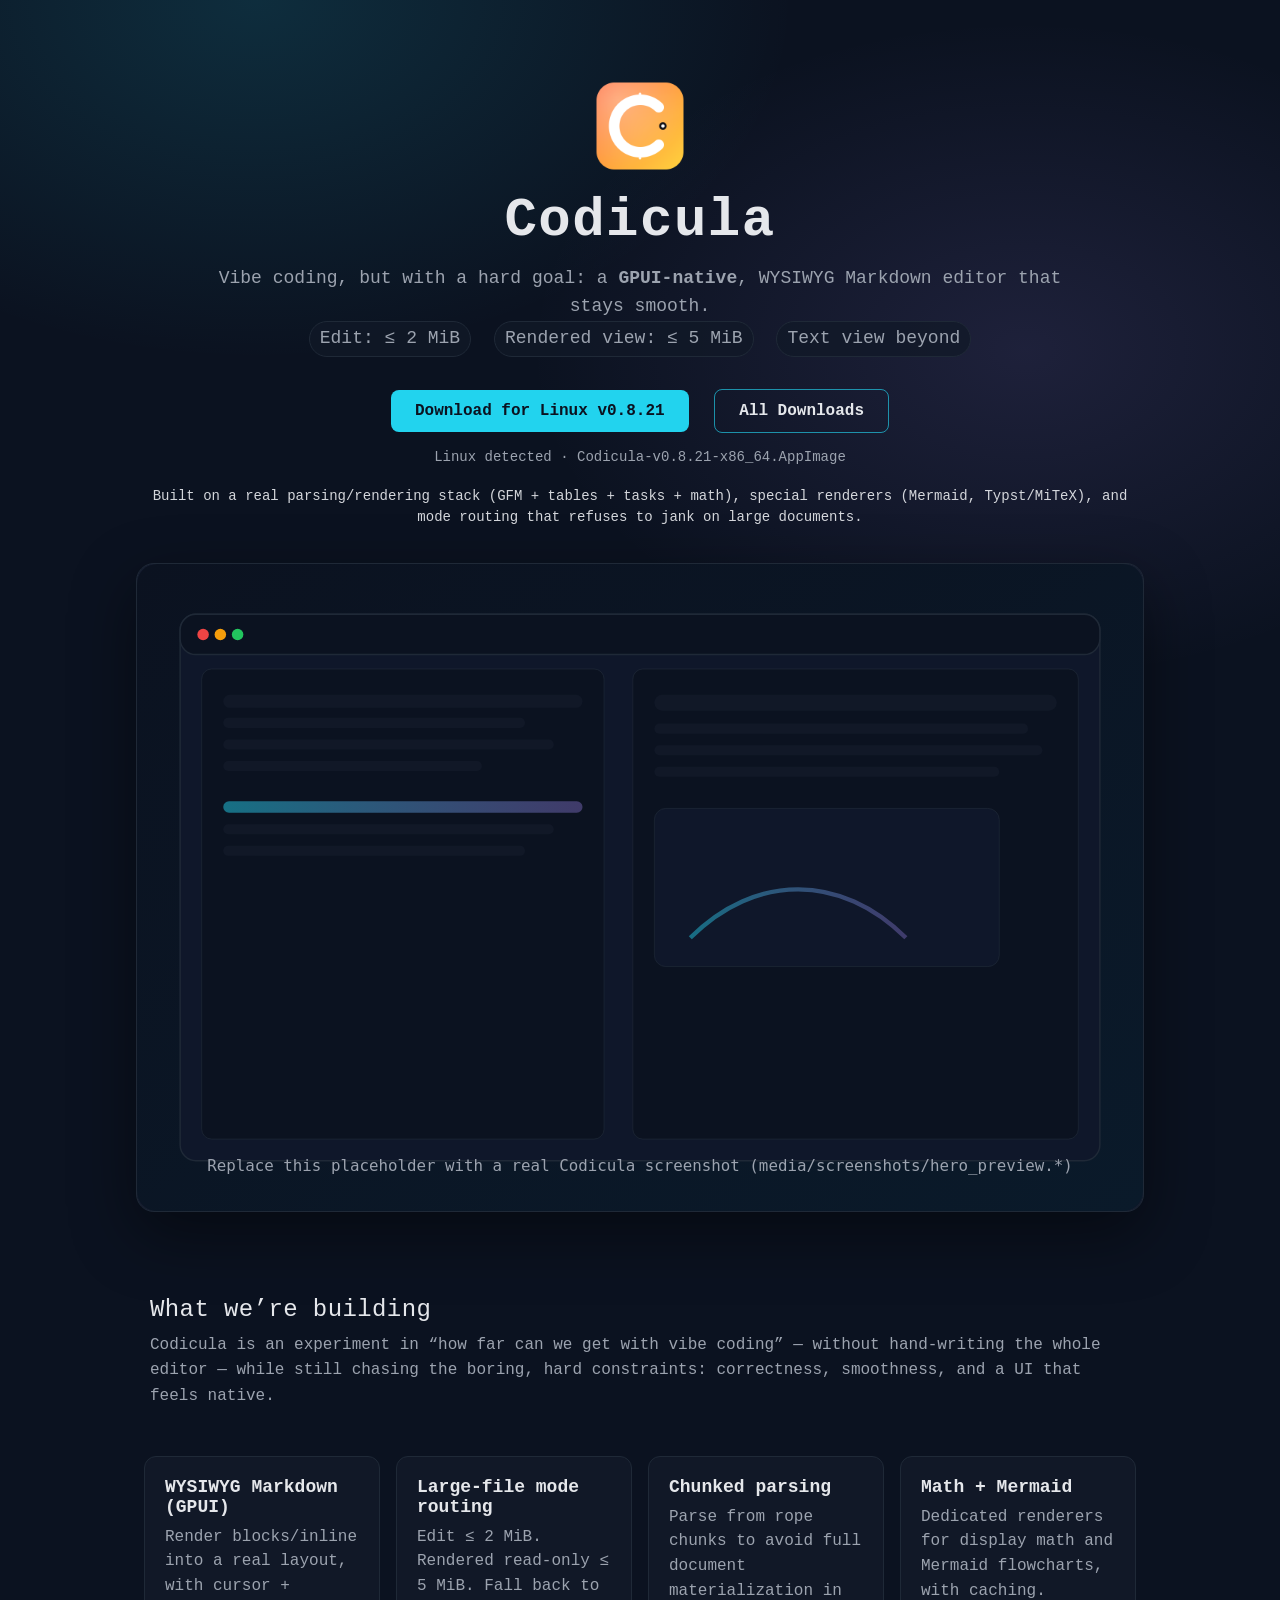
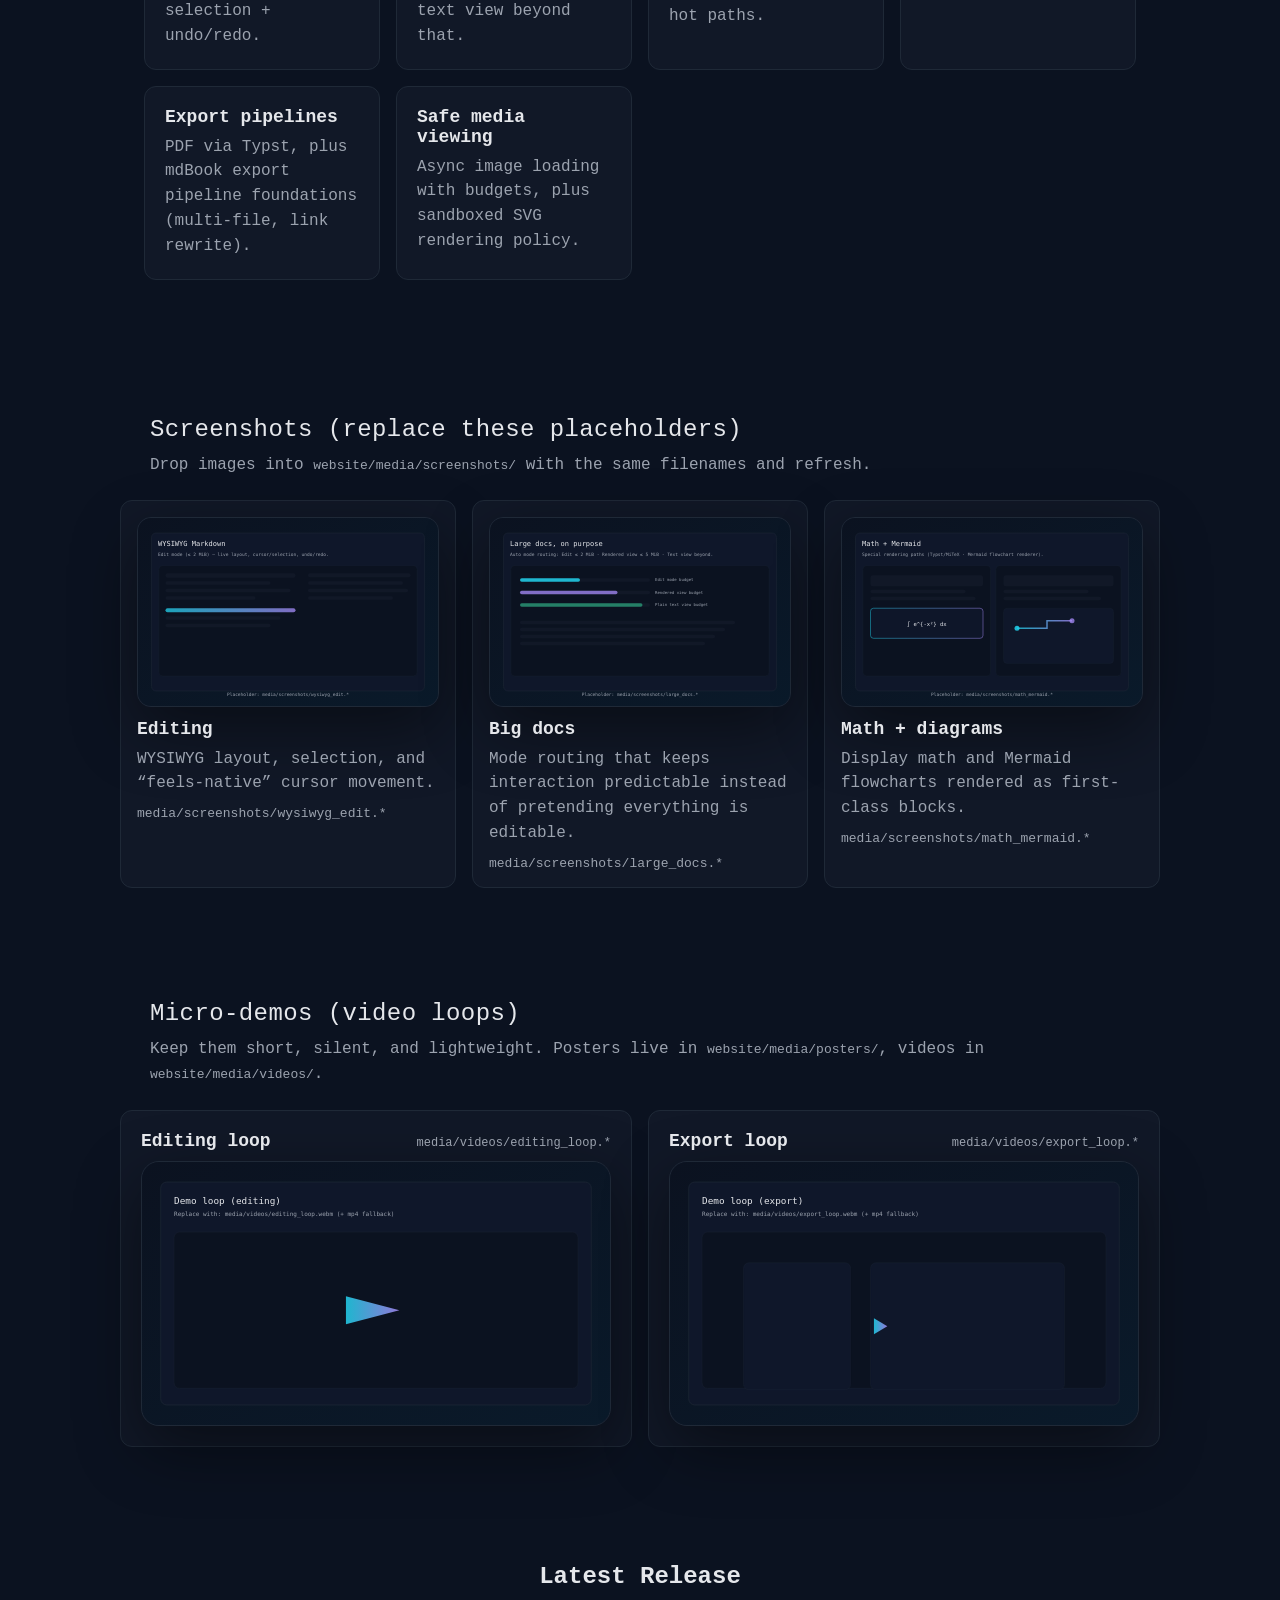
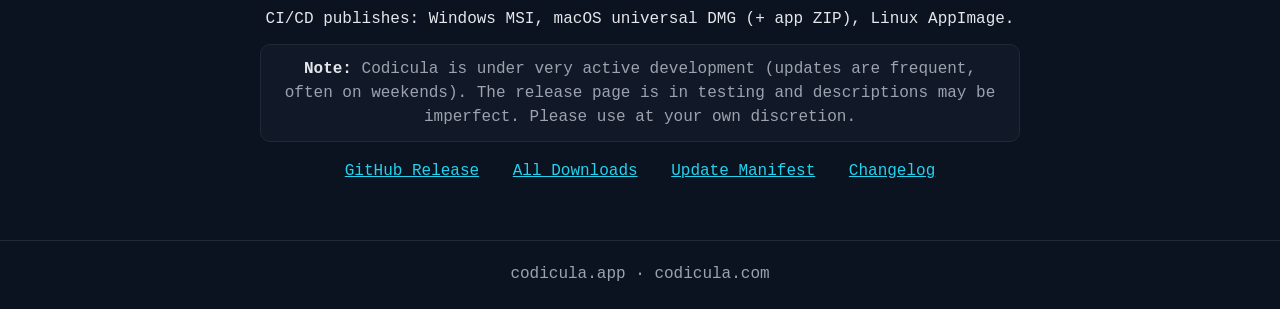
==== commit ccfb07de: "Update website for v0.8.21" ====
--- a/index.html
+++ b/index.html
@@ -144,7 +144,7 @@
 
   <section class="downloads">
     <h2>Latest Release</h2>
-    <p>CI/CD publishes: Windows MSI + update ZIP, macOS universal DMG (+ app ZIP), Linux AppImage.</p>
+    <p>CI/CD publishes: Windows MSI, macOS universal DMG (+ app ZIP), Linux AppImage.</p>
     <div class="notice">
       <strong>Note:</strong> Codicula is under very active development (updates are frequent, often on weekends).
       The release page is in testing and descriptions may be imperfect. Please use at your own discretion.
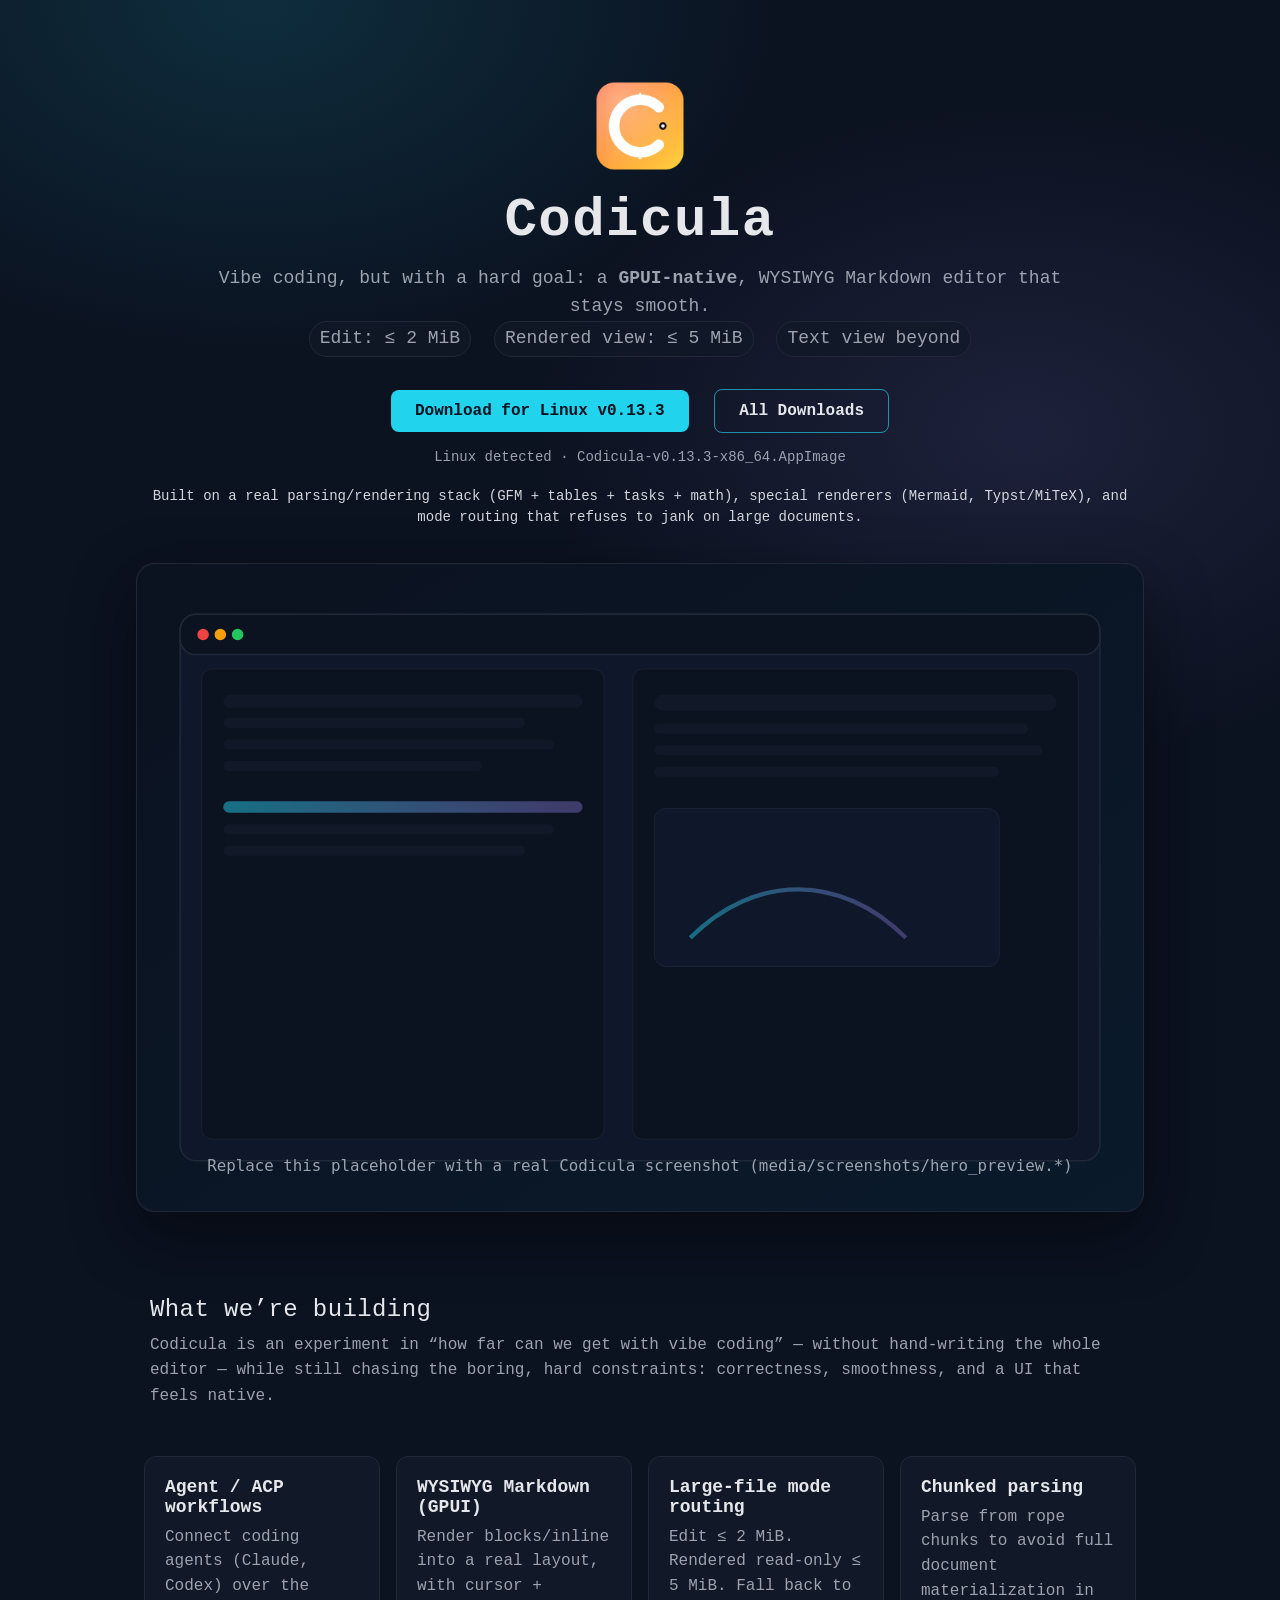
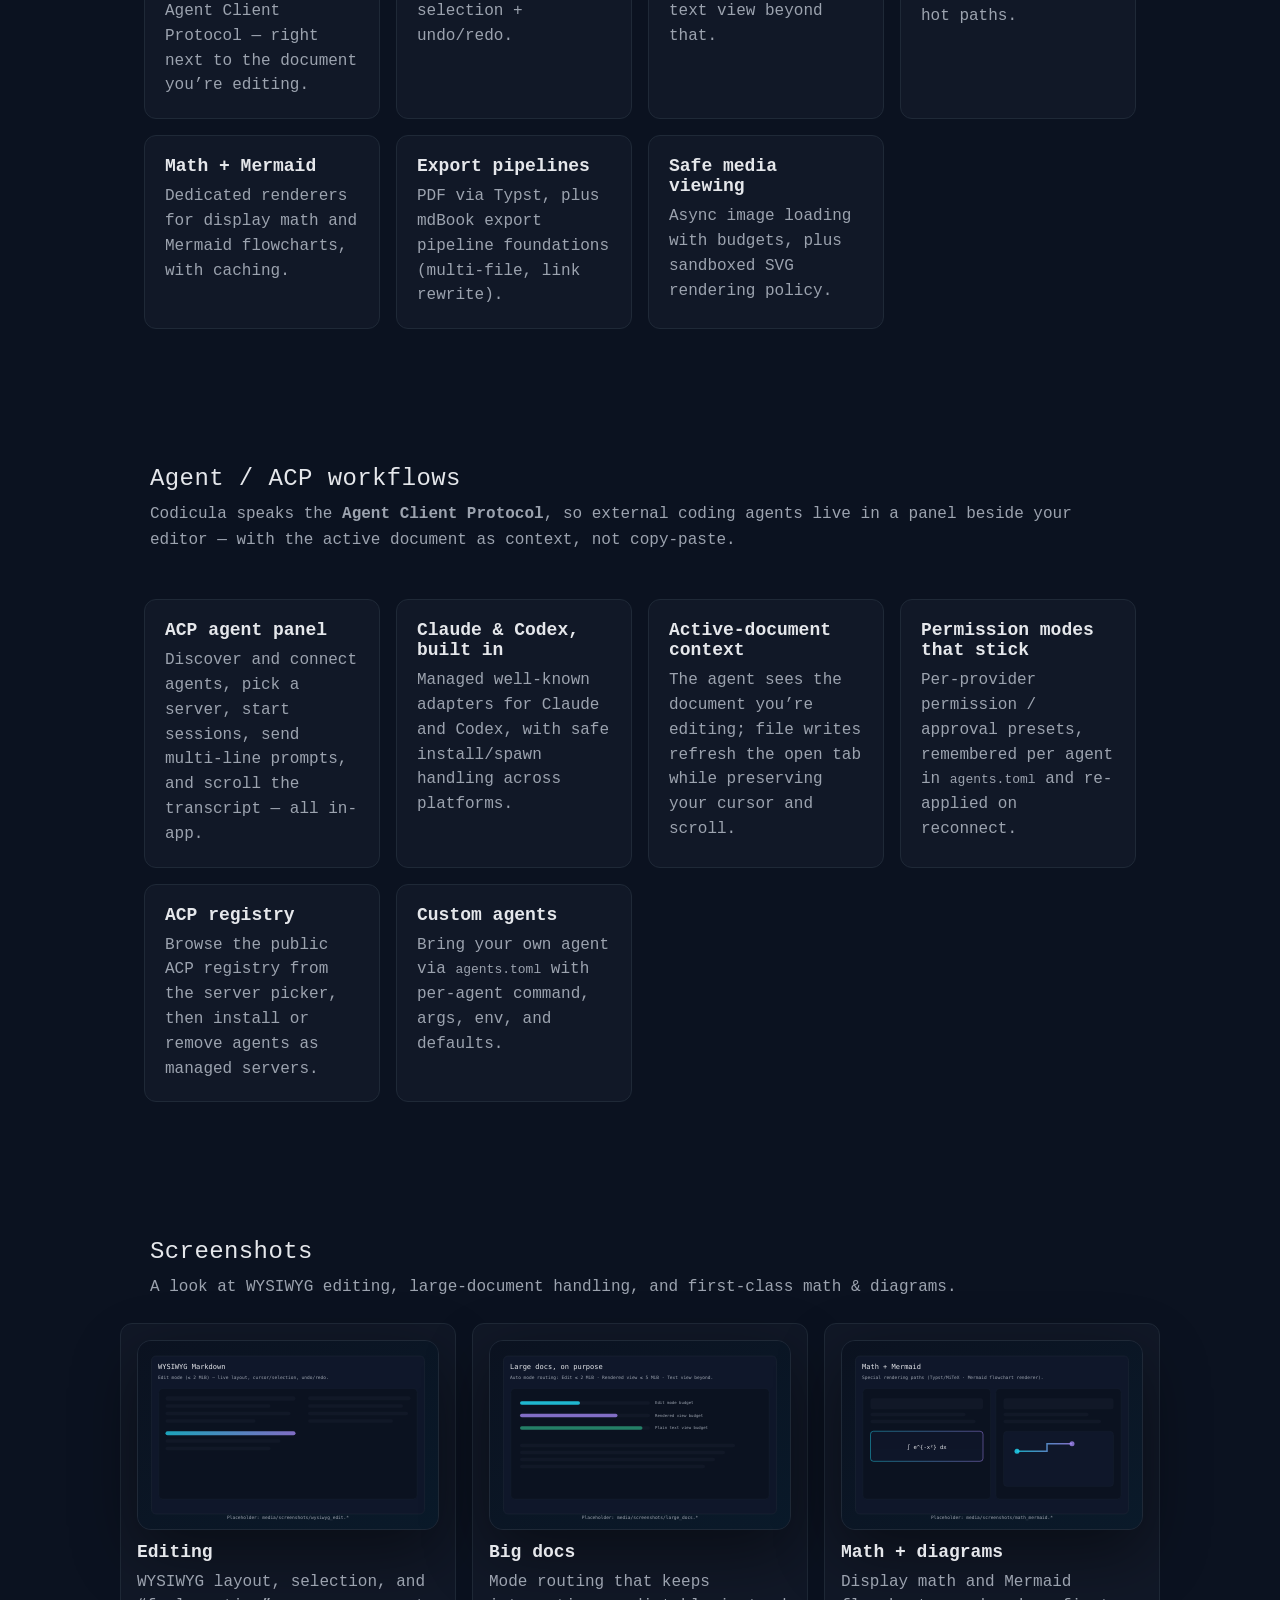
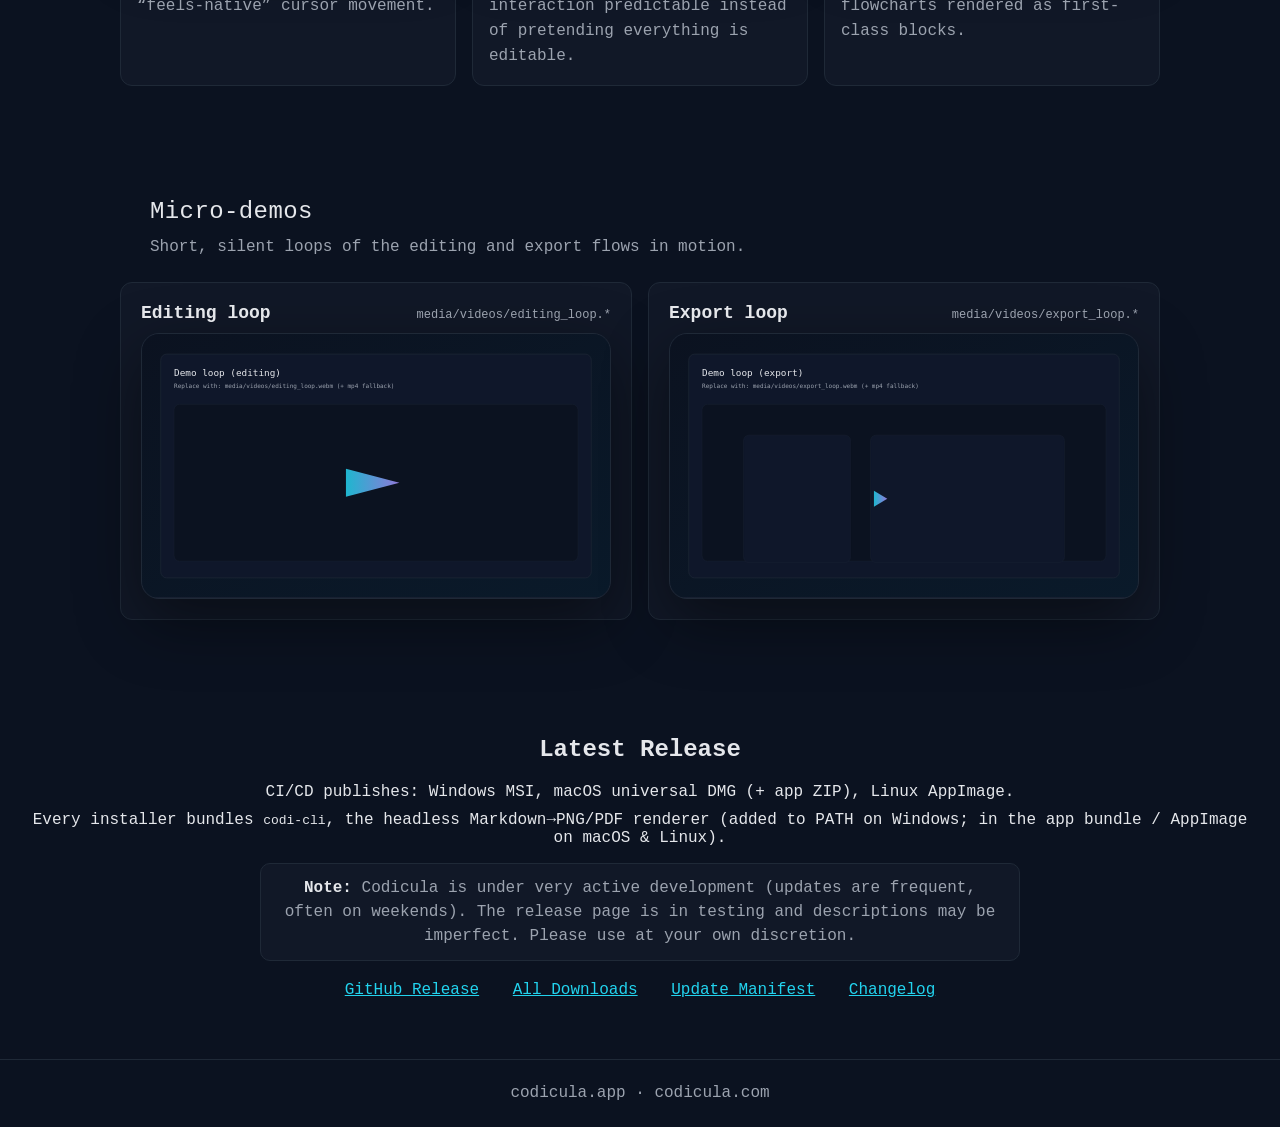
==== commit d8bec71d: "Update website (manual trigger)" ====
--- a/index.html
+++ b/index.html
@@ -45,6 +45,10 @@
 
     <div class="grid features">
       <div class="card">
+        <h3>Agent / ACP workflows</h3>
+        <p>Connect coding agents (Claude, Codex) over the Agent Client Protocol — right next to the document you’re editing.</p>
+      </div>
+      <div class="card">
         <h3>WYSIWYG Markdown (GPUI)</h3>
         <p>Render blocks/inline into a real layout, with cursor + selection + undo/redo.</p>
       </div>
@@ -72,9 +76,44 @@
   </section>
 
   <section class="section">
-    <div class="section-title">Screenshots (replace these placeholders)</div>
+    <div class="section-title">Agent / ACP workflows</div>
     <div class="section-desc">
-      Drop images into <code>website/media/screenshots/</code> with the same filenames and refresh.
+      Codicula speaks the <strong>Agent Client Protocol</strong>, so external coding agents live in a panel
+      beside your editor — with the active document as context, not copy-paste.
+    </div>
+
+    <div class="grid features">
+      <div class="card">
+        <h3>ACP agent panel</h3>
+        <p>Discover and connect agents, pick a server, start sessions, send multi-line prompts, and scroll the transcript — all in-app.</p>
+      </div>
+      <div class="card">
+        <h3>Claude &amp; Codex, built in</h3>
+        <p>Managed well-known adapters for Claude and Codex, with safe install/spawn handling across platforms.</p>
+      </div>
+      <div class="card">
+        <h3>Active-document context</h3>
+        <p>The agent sees the document you’re editing; file writes refresh the open tab while preserving your cursor and scroll.</p>
+      </div>
+      <div class="card">
+        <h3>Permission modes that stick</h3>
+        <p>Per-provider permission / approval presets, remembered per agent in <code>agents.toml</code> and re-applied on reconnect.</p>
+      </div>
+      <div class="card">
+        <h3>ACP registry</h3>
+        <p>Browse the public ACP registry from the server picker, then install or remove agents as managed servers.</p>
+      </div>
+      <div class="card">
+        <h3>Custom agents</h3>
+        <p>Bring your own agent via <code>agents.toml</code> with per-agent command, args, env, and defaults.</p>
+      </div>
+    </div>
+  </section>
+
+  <section class="section">
+    <div class="section-title">Screenshots</div>
+    <div class="section-desc">
+      A look at WYSIWYG editing, large-document handling, and first-class math &amp; diagrams.
     </div>
 
     <div class="screens">
@@ -84,7 +123,6 @@
         </div>
         <h3>Editing</h3>
         <p>WYSIWYG layout, selection, and “feels-native” cursor movement.</p>
-        <div class="caption"><code>media/screenshots/wysiwyg_edit.*</code></div>
       </div>
 
       <div class="card">
@@ -93,7 +131,6 @@
         </div>
         <h3>Big docs</h3>
         <p>Mode routing that keeps interaction predictable instead of pretending everything is editable.</p>
-        <div class="caption"><code>media/screenshots/large_docs.*</code></div>
       </div>
 
       <div class="card">
@@ -102,15 +139,14 @@
         </div>
         <h3>Math + diagrams</h3>
         <p>Display math and Mermaid flowcharts rendered as first-class blocks.</p>
-        <div class="caption"><code>media/screenshots/math_mermaid.*</code></div>
       </div>
     </div>
   </section>
 
   <section class="section">
-    <div class="section-title">Micro-demos (video loops)</div>
+    <div class="section-title">Micro-demos</div>
     <div class="section-desc">
-      Keep them short, silent, and lightweight. Posters live in <code>website/media/posters/</code>, videos in <code>website/media/videos/</code>.
+      Short, silent loops of the editing and export flows in motion.
     </div>
 
     <div class="demos">
@@ -145,6 +181,10 @@
   <section class="downloads">
     <h2>Latest Release</h2>
     <p>CI/CD publishes: Windows MSI, macOS universal DMG (+ app ZIP), Linux AppImage.</p>
+    <p class="subline" style="margin-top:-6px;">
+      Every installer bundles <code>codi-cli</code>, the headless Markdown→PNG/PDF renderer
+      (added to PATH on Windows; in the app bundle / AppImage on macOS &amp; Linux).
+    </p>
     <div class="notice">
       <strong>Note:</strong> Codicula is under very active development (updates are frequent, often on weekends).
       The release page is in testing and descriptions may be imperfect. Please use at your own discretion.
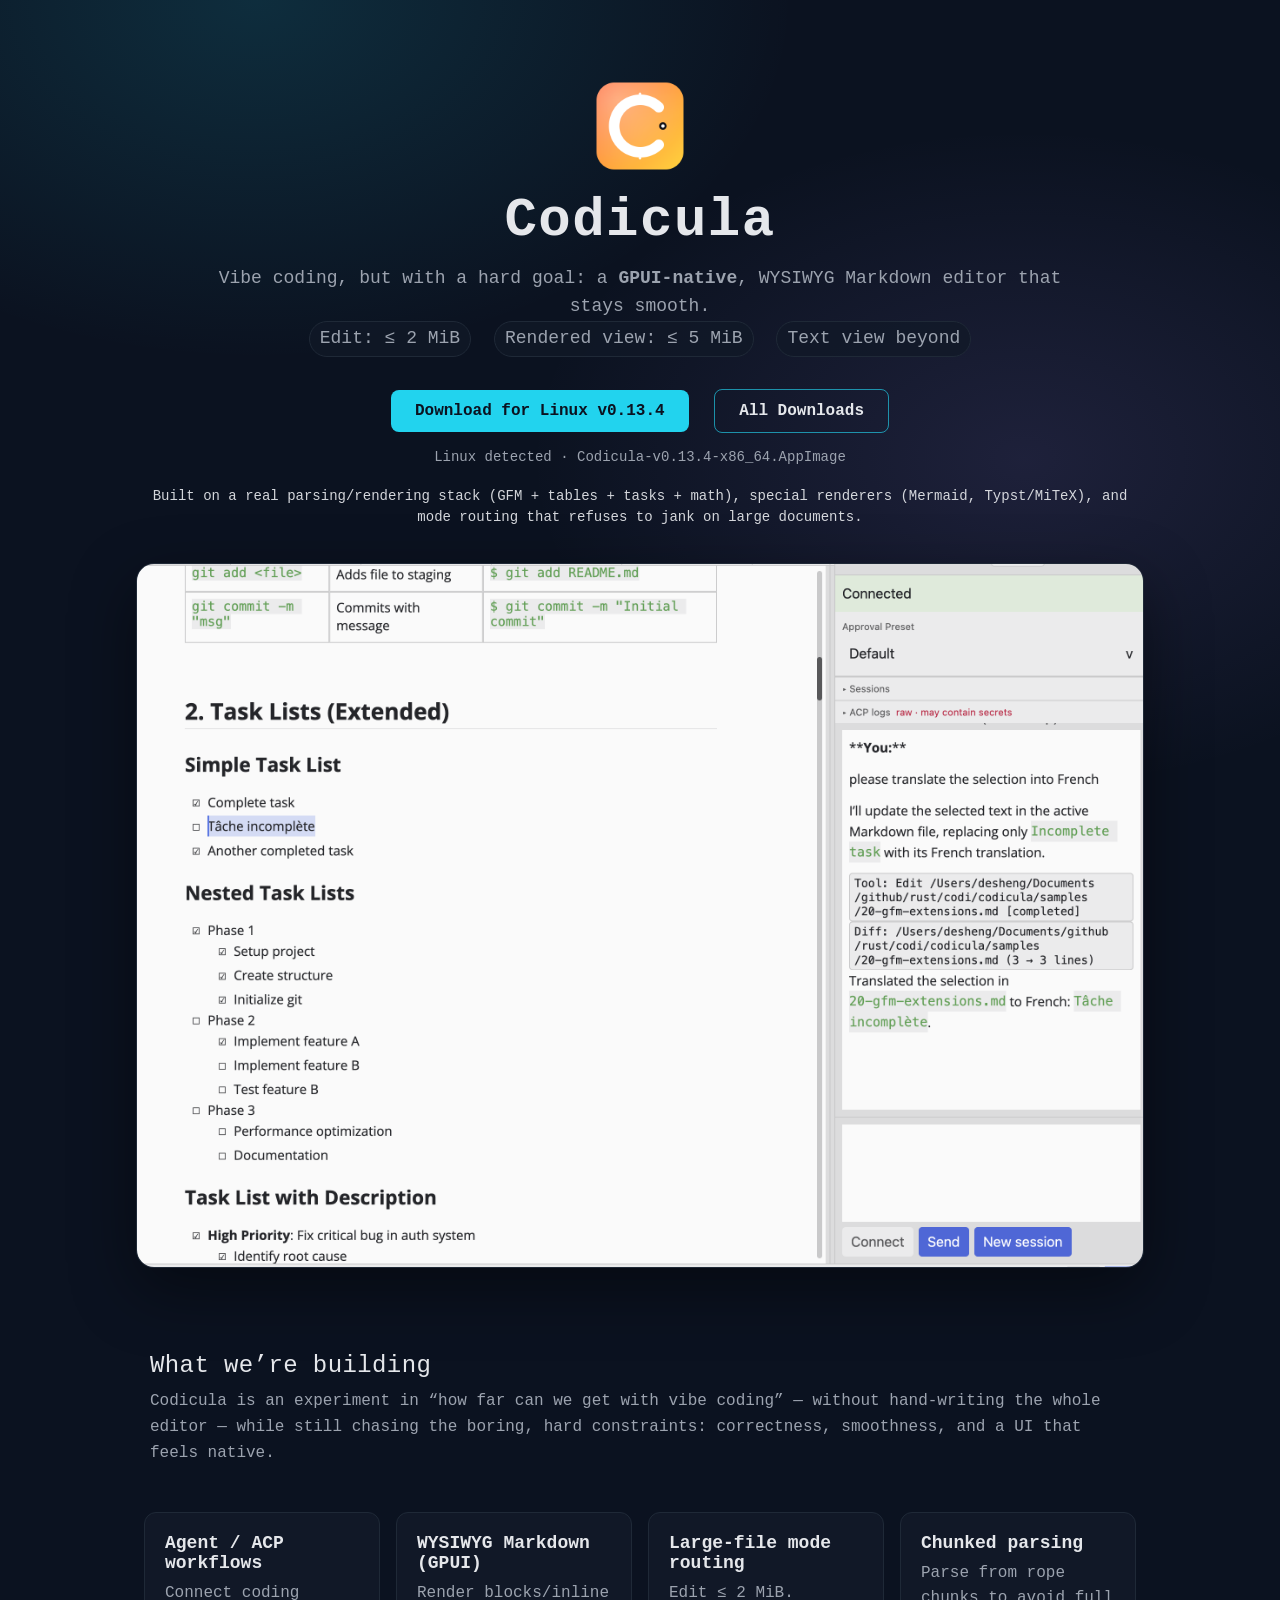
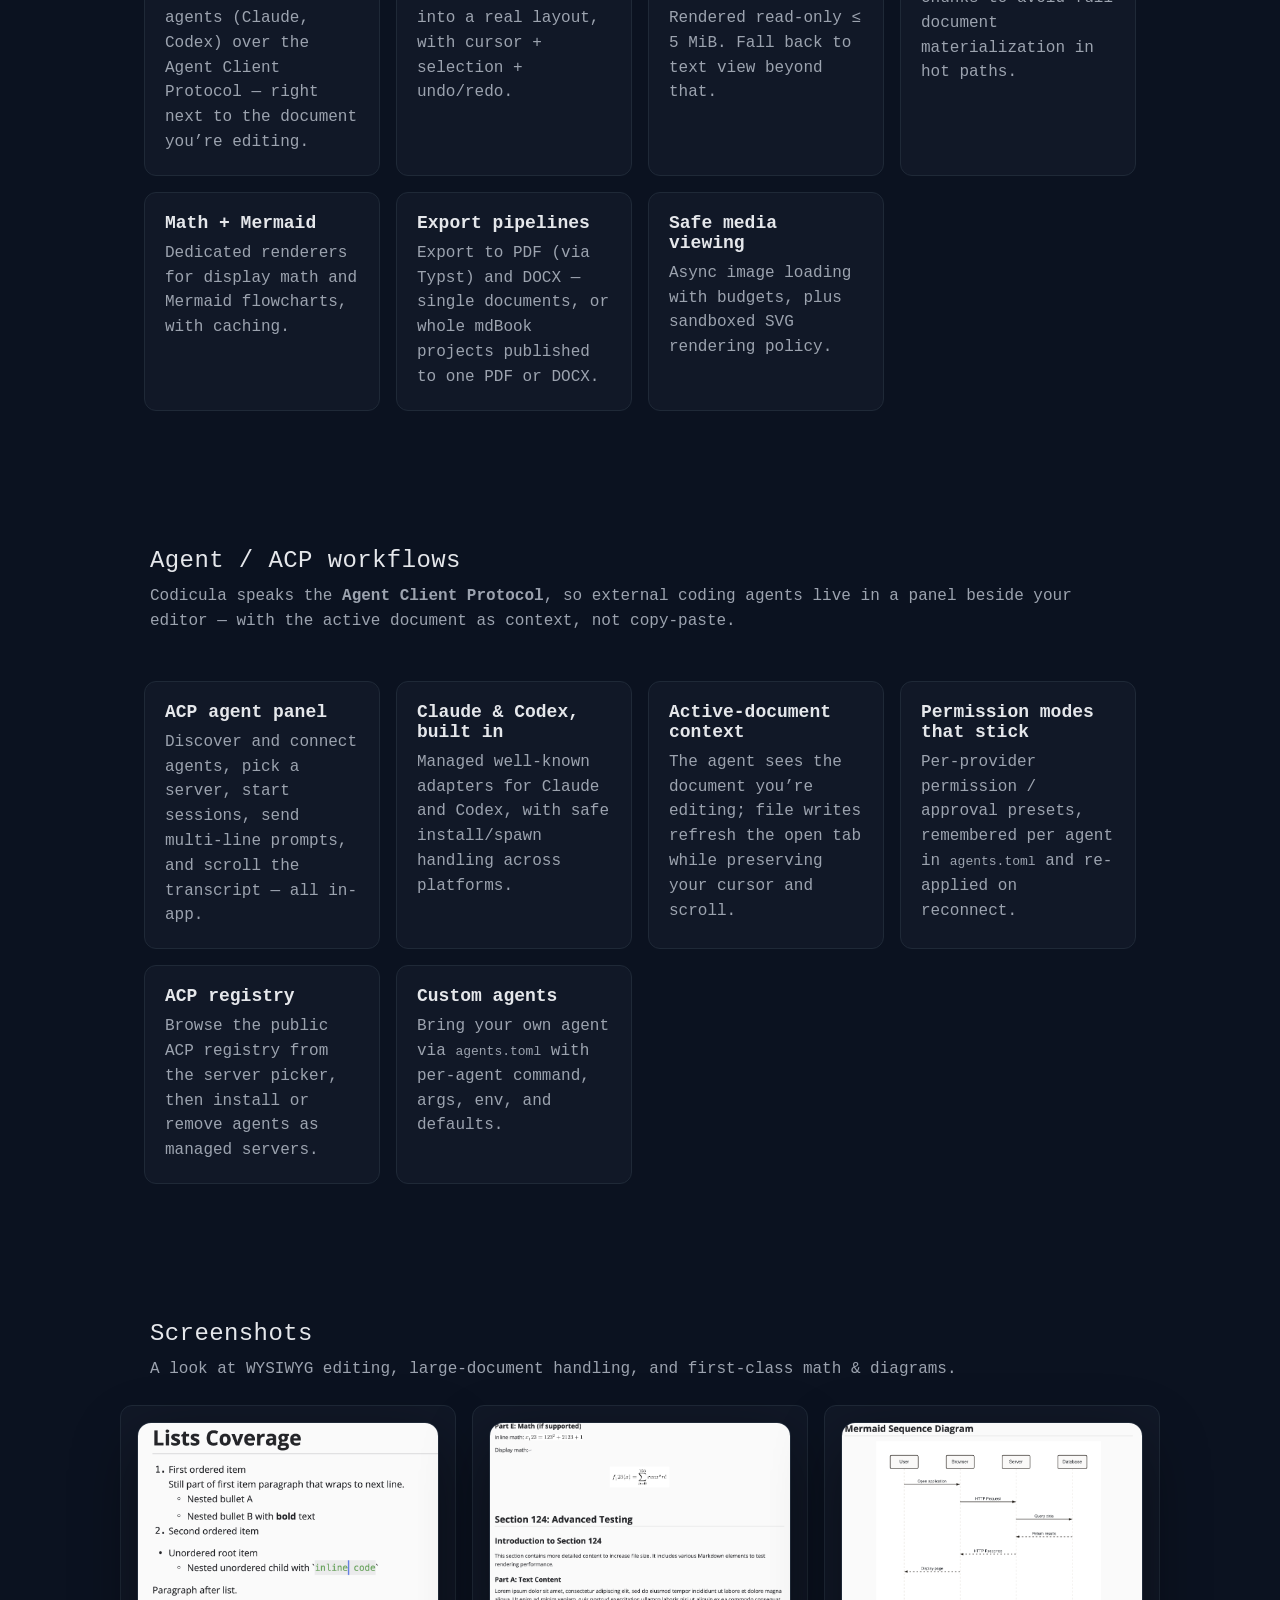
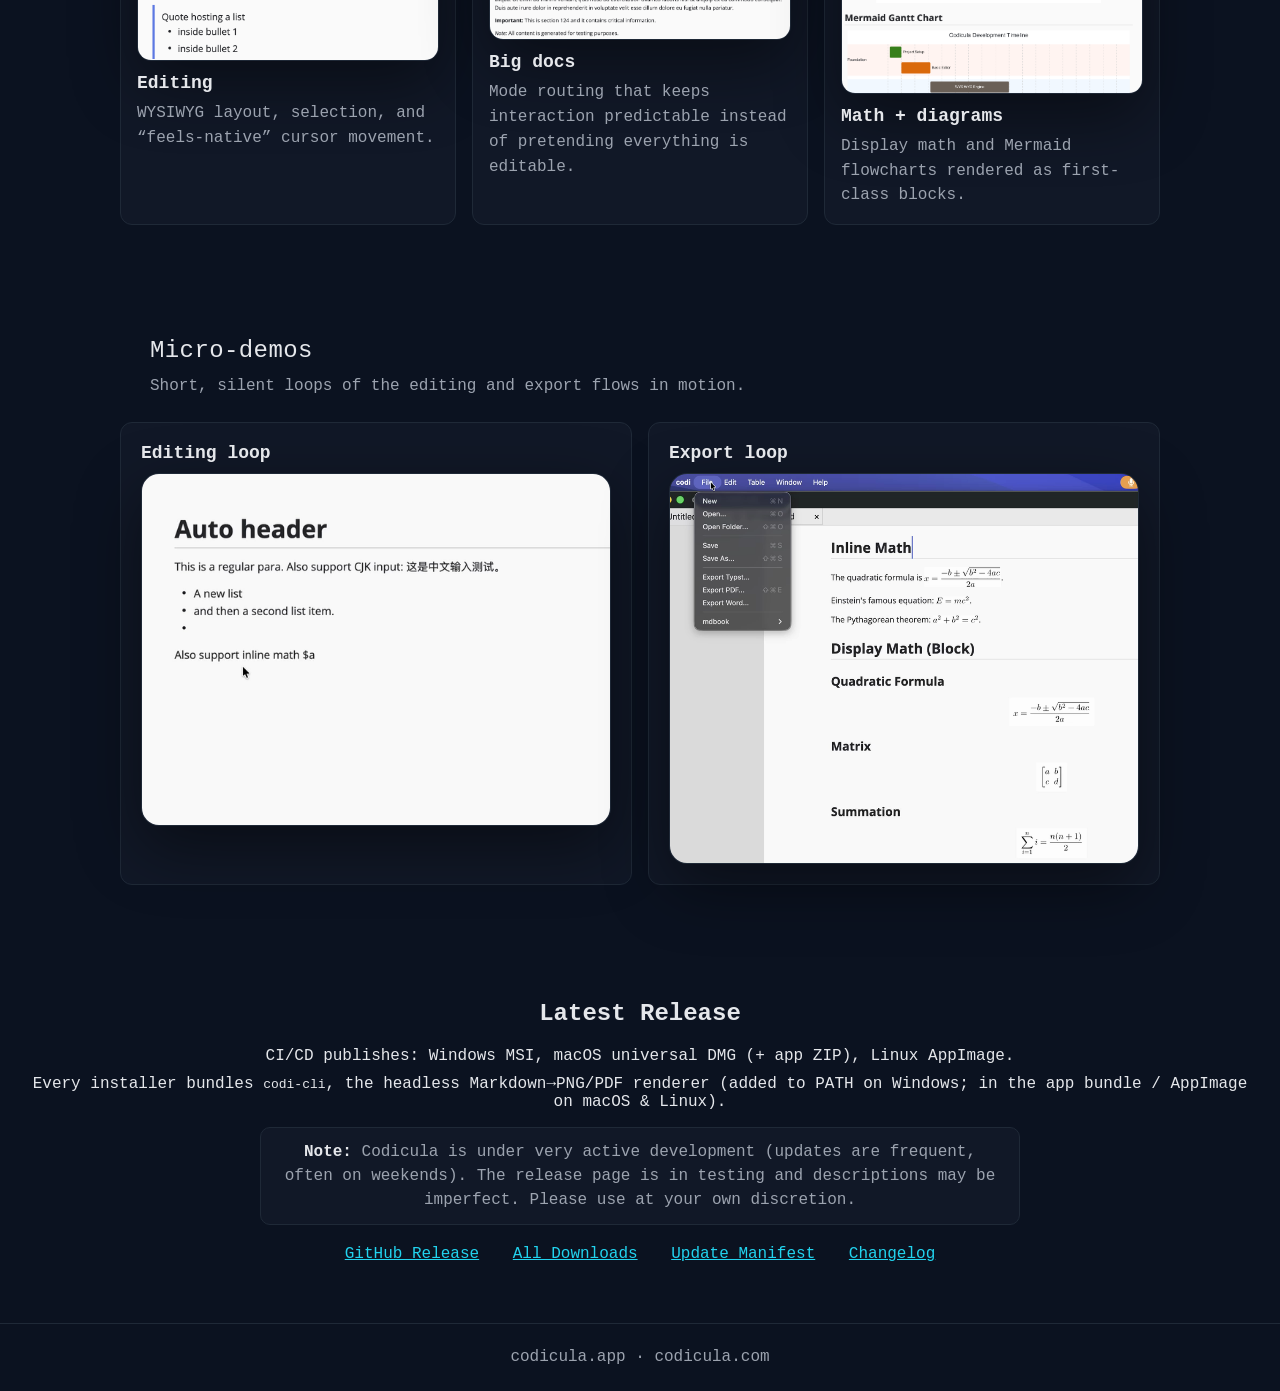
==== commit 63620654: "Update website (manual trigger)" ====
--- a/index.html
+++ b/index.html
@@ -31,7 +31,8 @@
 
     <div class="hero-preview">
       <div class="media-frame">
-        <img loading="eager" decoding="async" src="media/screenshots/hero_preview.svg" alt="Codicula preview (placeholder)">
+        <img loading="eager" decoding="async" src="media/screenshots/hero_preview.png" alt="Codicula editing a Markdown document with the ACP agent panel connected — an agent translating a selection and editing the file in place">
+
       </div>
     </div>
   </header>
@@ -66,7 +67,7 @@
       </div>
       <div class="card">
         <h3>Export pipelines</h3>
-        <p>PDF via Typst, plus mdBook export pipeline foundations (multi-file, link rewrite).</p>
+        <p>Export to PDF (via Typst) and DOCX — single documents, or whole mdBook projects published to one PDF or DOCX.</p>
       </div>
       <div class="card">
         <h3>Safe media viewing</h3>
@@ -119,7 +120,7 @@
     <div class="screens">
       <div class="card">
         <div class="media-frame">
-          <img loading="lazy" decoding="async" src="media/screenshots/wysiwyg_edit.svg" alt="WYSIWYG editing screenshot (placeholder)">
+          <img loading="lazy" decoding="async" src="media/screenshots/wysiwyg_edit.png" alt="Codicula WYSIWYG editing: nested lists, bold text, and inline code">
         </div>
         <h3>Editing</h3>
         <p>WYSIWYG layout, selection, and “feels-native” cursor movement.</p>
@@ -127,7 +128,7 @@
 
       <div class="card">
         <div class="media-frame">
-          <img loading="lazy" decoding="async" src="media/screenshots/large_docs.svg" alt="Large document handling screenshot (placeholder)">
+          <img loading="lazy" decoding="async" src="media/screenshots/large_docs.png" alt="Codicula handling a large document with display math and deep section structure">
         </div>
         <h3>Big docs</h3>
         <p>Mode routing that keeps interaction predictable instead of pretending everything is editable.</p>
@@ -135,7 +136,7 @@
 
       <div class="card">
         <div class="media-frame">
-          <img loading="lazy" decoding="async" src="media/screenshots/math_mermaid.svg" alt="Math and Mermaid screenshot (placeholder)">
+          <img loading="lazy" decoding="async" src="media/screenshots/math_mermaid.png" alt="Codicula rendering Mermaid sequence and Gantt diagrams as first-class blocks">
         </div>
         <h3>Math + diagrams</h3>
         <p>Display math and Mermaid flowcharts rendered as first-class blocks.</p>
@@ -153,12 +154,10 @@
       <div class="card">
         <div class="demo-title">
           <h3 style="margin:0;">Editing loop</h3>
-          <span class="hint"><code>media/videos/editing_loop.*</code></span>
-        </div>
-        <div class="media-frame">
-          <video muted playsinline loop preload="none" poster="media/posters/editing_loop.svg" style="width:100%; height:auto;">
-            <source src="media/videos/editing_loop.webm" type="video/webm">
-            <source src="media/videos/editing_loop.mp4" type="video/mp4">
+        </div>
+        <div class="media-frame">
+          <video muted playsinline loop preload="none" poster="media/posters/editing_loop.poster.png" style="width:100%; height:auto;">
+            <source src="media/posters/editing_loop.mp4" type="video/mp4">
           </video>
         </div>
       </div>
@@ -166,12 +165,10 @@
       <div class="card">
         <div class="demo-title">
           <h3 style="margin:0;">Export loop</h3>
-          <span class="hint"><code>media/videos/export_loop.*</code></span>
-        </div>
-        <div class="media-frame">
-          <video muted playsinline loop preload="none" poster="media/posters/export_loop.svg" style="width:100%; height:auto;">
-            <source src="media/videos/export_loop.webm" type="video/webm">
-            <source src="media/videos/export_loop.mp4" type="video/mp4">
+        </div>
+        <div class="media-frame">
+          <video muted playsinline loop preload="none" poster="media/posters/export_loop.poster.png" style="width:100%; height:auto;">
+            <source src="media/posters/export_loop.mp4" type="video/mp4">
           </video>
         </div>
       </div>
